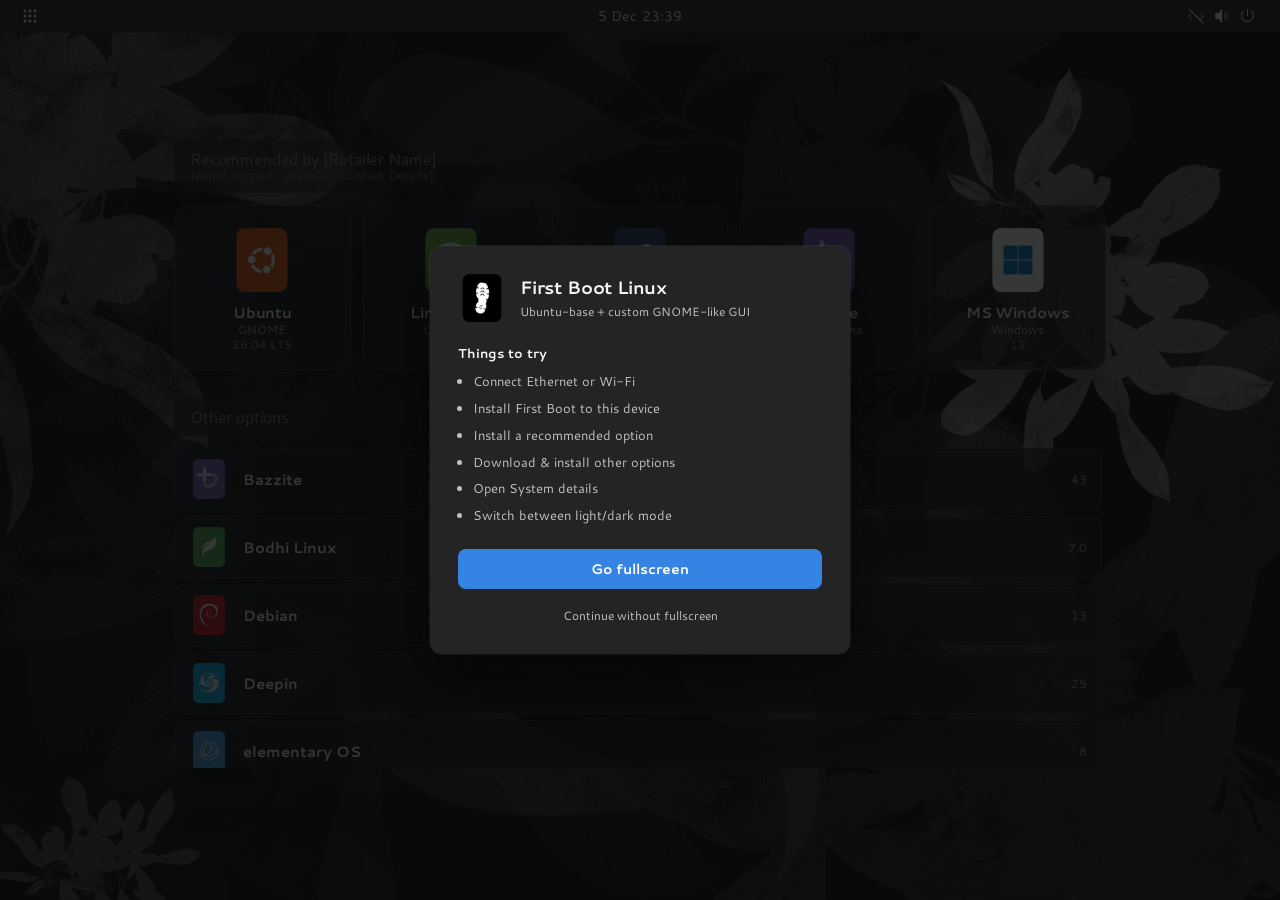
==== docs/index.html @ 40324d61 "Ship seed 0.6.6: shop install, kiosk terminal, and UUID boot. Add USB-to-disk install in the chooser" ====
<!DOCTYPE html>
<html lang="en" data-theme="dark">
<head>
  <meta charset="UTF-8" />
  <meta name="viewport" content="width=device-width, initial-scale=1.0" />
  <title>First Boot Linux</title>
  <link rel="icon" type="image/png" sizes="512x512" href="Logo/First%20Boot%20Linux.png" />
  <link rel="apple-touch-icon" href="Logo/First%20Boot%20Linux.png" />
  <link rel="stylesheet" href="styles.css" />
  <link rel="preconnect" href="https://fonts.googleapis.com" />
  <link rel="preconnect" href="https://fonts.gstatic.com" crossorigin />
  <link href="https://fonts.googleapis.com/css2?family=Cantarell:wght@300;400;500;700&display=swap" rel="stylesheet" />
</head>
<body>
  <div class="start-overlay" id="start-overlay" role="dialog" aria-modal="true" aria-labelledby="start-overlay-title">
    <div class="start-overlay-card">
      <div class="start-overlay-brand">
        <img src="Logo/First%20Boot%20Linux.png" alt="" class="start-overlay-logo" draggable="false" />
        <div>
          <h1 class="start-overlay-heading" id="start-overlay-title">First Boot Linux</h1>
          <p class="start-overlay-sub">Ubuntu-base + custom GNOME-like GUI</p>
        </div>
      </div>

      <h2 class="start-overlay-section">Things to try</h2>
      <ul class="start-overlay-list">
        <li>Connect Ethernet or Wi-Fi</li>
        <li>Install First Boot to this device</li>
        <li>Install a recommended option</li>
        <li>Download &amp; install other options</li>
        <li>Open System details</li>
        <li>Switch between light/dark mode</li>
      </ul>

      <button type="button" class="start-overlay-btn" id="start-fullscreen-btn">
        Go fullscreen
      </button>
      <button type="button" class="start-overlay-skip" id="start-skip-btn">
        Continue without fullscreen
      </button>
    </div>
  </div>

  <header class="top-bar" role="banner">
    <div class="top-bar-left">
      <button
        type="button"
        class="app-menu-btn"
        id="app-menu-btn"
        title="Applications"
        aria-label="Applications"
        aria-expanded="false"
        aria-haspopup="true"
        aria-controls="app-menu"
      >
        <img class="sym" src="assets/status/view-app-grid-symbolic.svg" alt="" draggable="false" />
      </button>
    </div>

    <div class="clock-display" id="clock-btn" aria-label="Date and time">
      <span id="clock-text">—</span>
    </div>

    <div class="status-area">
      <button
        type="button"
        class="system-menu-btn"
        id="system-menu-btn"
        aria-expanded="false"
        aria-controls="quick-settings"
        title="System menu"
      >
        <span class="status-icons" aria-hidden="true">
          <img class="status-icon sym" id="net-status-icon" src="assets/status/network-offline-symbolic.svg" alt="" draggable="false" />
          <img class="status-icon sym" id="vol-status-icon" src="assets/status/audio-volume-medium-symbolic.svg" alt="" draggable="false" />
          <img class="status-icon sym" src="assets/status/system-shutdown-symbolic.svg" alt="" draggable="false" />
        </span>
      </button>
    </div>
  </header>

  <div class="quick-settings" id="quick-settings" role="dialog" aria-label="Quick Settings" hidden>
    <div class="qs-toolbar">
      <div class="qs-toolbar-group">
        <button type="button" class="qs-round-btn" id="power-menu-btn" title="Power Off" aria-label="Power menu" aria-haspopup="true">
          <img class="sym" src="assets/status/system-shutdown-symbolic.svg" alt="" draggable="false" />
        </button>
      </div>
    </div>

    <div class="qs-toggles">
      <button type="button" class="qs-toggle has-menu" id="network-toggle" data-toggle="network" aria-pressed="false">
        <span class="qs-toggle-main">
          <img class="sym" id="qs-net-icon" src="assets/status/network-wired-symbolic.svg" alt="" draggable="false" />
          <span class="qs-toggle-text">
            <span class="qs-toggle-label" id="qs-net-label">Network</span>
            <span class="qs-toggle-sub" id="qs-net-sub">Off</span>
          </span>
        </span>
        <img class="sym sym-sm qs-toggle-chevron" src="assets/status/go-next-symbolic.svg" alt="" draggable="false" />
      </button>

      <button type="button" class="qs-toggle active" id="dark-mode-toggle" data-toggle="dark" aria-pressed="true">
        <span class="qs-toggle-main">
          <img class="sym" src="assets/status/dark-mode-symbolic.svg" alt="" draggable="false" />
          <span class="qs-toggle-text">
            <span class="qs-toggle-label">Dark Style</span>
          </span>
        </span>
      </button>
    </div>

    <div class="qs-slider-row">
      <button type="button" class="qs-slider-icon" id="qs-volume-mute" title="Mute" aria-label="Mute" aria-pressed="false">
        <img class="sym" id="qs-volume-icon" src="assets/status/audio-volume-medium-symbolic.svg" alt="" draggable="false" />
      </button>
      <input
        type="range"
        class="qs-slider"
        id="qs-volume"
        min="0"
        max="100"
        value="70"
        aria-label="Volume"
      />
    </div>
    <div class="qs-slider-row">
      <button type="button" class="qs-slider-icon" id="qs-brightness-icon" title="Brightness" aria-label="Brightness">
        <img class="sym" id="qs-brightness-img" src="assets/status/display-brightness-symbolic.svg" alt="" draggable="false" />
      </button>
      <input
        type="range"
        class="qs-slider"
        id="qs-brightness"
        min="0"
        max="100"
        value="100"
        aria-label="Brightness"
      />
    </div>
  </div>

  <div class="network-menu" id="network-menu" role="dialog" aria-label="Network" hidden>
    <div class="menu-header">
      <button type="button" class="menu-back" id="network-back" aria-label="Back">
        <img class="sym" src="assets/status/go-next-symbolic.svg" alt="" draggable="false" style="transform: scaleX(-1)" />
      </button>
      <span>Network</span>
    </div>

    <div class="net-block">
      <div class="net-row">
        <div class="net-row-text">
          <div class="net-name">Ethernet</div>
          <div class="net-detail" id="ethernet-detail">Cable unplugged</div>
        </div>
        <button type="button" class="btn-pill" id="ethernet-toggle">Connect</button>
      </div>
    </div>

    <div class="net-block">
      <div class="net-section-label">Wi‑Fi</div>
      <ul class="wifi-list" id="wifi-list"></ul>
    </div>
  </div>

  <div class="app-menu" id="app-menu" role="menu" aria-label="Applications" hidden>
    <button type="button" class="app-menu-item" id="app-menu-install-device" role="menuitem">
      <img class="sym app-menu-item-icon" src="assets/status/folder-download-symbolic.svg" alt="" draggable="false" />
      <span class="app-menu-item-text">
        <span class="app-menu-item-label">Install to this device</span>
        <span class="app-menu-item-sub">First Boot Linux</span>
      </span>
    </button>
    <div class="app-menu-sep" role="separator"></div>
    <button type="button" class="app-menu-item" id="app-menu-epiphany" role="menuitem">
      <img class="app-menu-item-icon" src="assets/apps/epiphany.png" alt="" draggable="false" />
      <span>Web browser</span>
    </button>
    <button type="button" class="app-menu-item" id="app-menu-sysinfo" role="menuitem">
      <img class="sym app-menu-item-icon" src="assets/status/cog-wheel-symbolic.svg" alt="" draggable="false" />
      <span>System details</span>
    </button>
    <button type="button" class="app-menu-item" id="app-menu-terminal" role="menuitem">
      <img class="app-menu-item-icon" src="assets/apps/org.gnome.Terminal.png" alt="" draggable="false" />
      <span>Terminal</span>
    </button>
  </div>

  <div class="power-menu" id="power-menu" role="menu" aria-label="Power Off" hidden>
    <div class="power-menu-header" role="presentation">
      <img class="sym" src="assets/status/system-shutdown-symbolic.svg" alt="" draggable="false" />
      <span>Power Off</span>
    </div>
    <button type="button" class="power-menu-item" data-power="restart" role="menuitem">Restart…</button>
    <button type="button" class="power-menu-item" data-power="shutdown" role="menuitem">Power Off…</button>
  </div>

  <div class="backdrop" id="backdrop" hidden></div>

  <div class="term-window" id="term-window" role="dialog" aria-label="Terminal" hidden>
    <header class="term-headerbar" id="term-headerbar">
      <div class="term-title-wrap">
        <img src="assets/apps/org.gnome.Terminal.png" alt="" draggable="false" />
        <span class="term-title" id="term-title">user@firstboot: ~</span>
      </div>
      <div class="term-window-controls">
        <button type="button" class="term-wc term-max" id="term-max" title="Maximize" aria-label="Maximize"></button>
        <button type="button" class="term-wc term-close" id="term-close" title="Close" aria-label="Close">
          <img class="sym" src="assets/status/window-close-symbolic.svg" alt="" draggable="false" />
        </button>
      </div>
    </header>
    <div class="term-body" id="term-body" tabindex="0" role="log" aria-live="polite" aria-relevant="additions">
      <div class="term-scroll" id="term-scroll"></div>
      <div class="term-input-line" id="term-input-line">
        <span class="term-prompt-user">user@firstboot</span><span class="term-prompt-colon">:</span><span class="term-prompt-path" id="term-cwd">~</span><span class="term-prompt-dollar">$</span>
        <span class="term-typed" id="term-typed"></span><span class="term-cursor" aria-hidden="true">▋</span>
      </div>
    </div>
  </div>

  <div class="app-window epi-window" id="epi-window" role="dialog" aria-label="Web browser" hidden>
    <header class="term-headerbar" id="epi-headerbar">
      <div class="term-title-wrap">
        <img src="assets/apps/epiphany.png" alt="" draggable="false" />
        <span class="term-title" id="epi-title">First Boot Linux</span>
      </div>
      <div class="term-window-controls">
        <button type="button" class="term-wc term-max" id="epi-max" title="Maximize" aria-label="Maximize"></button>
        <button type="button" class="term-wc term-close" id="epi-close" title="Close" aria-label="Close">
          <img class="sym" src="assets/status/window-close-symbolic.svg" alt="" draggable="false" />
        </button>
      </div>
    </header>
    <div class="epi-toolbar">
      <input class="epi-url" id="epi-url" type="text" value="https://firstboot.local/" readonly tabindex="-1" aria-label="Address" />
    </div>
    <div class="epi-page" id="epi-page"></div>
  </div>

  <div class="app-window info-window" id="info-window" role="dialog" aria-label="System details" hidden>
    <header class="term-headerbar" id="info-headerbar">
      <div class="term-title-wrap">
        <img class="sym" src="assets/status/cog-wheel-symbolic.svg" alt="" draggable="false" />
        <span class="term-title">System details</span>
      </div>
      <div class="term-window-controls">
        <button type="button" class="term-wc term-max" id="info-max" title="Maximize" aria-label="Maximize"></button>
        <button type="button" class="term-wc term-close" id="info-close" title="Close" aria-label="Close">
          <img class="sym" src="assets/status/window-close-symbolic.svg" alt="" draggable="false" />
        </button>
      </div>
    </header>
    <div class="info-body">
      <div class="info-cols">
        <section>
          <h2>Hardware Information</h2>
          <div class="info-fields" id="info-hw"></div>
        </section>
        <section>
          <h2>Software Information</h2>
          <div class="info-sw-brand">
            <img
              class="logo-dark"
              src="Logo/First%20Boot%20Linux%20-%20dark%20mode.png"
              alt=""
              draggable="false"
            />
            <img
              class="logo-light"
              src="Logo/First%20Boot%20Linux-%20light%20mode.png"
              alt=""
              draggable="false"
            />
          </div>
          <div class="info-fields" id="info-sw"></div>
          <div class="info-field">
            <div class="info-field-label">Configured by</div>
            <div class="info-field-value">[Retailer Name]<br>[Retailer Contact Details]</div>
          </div>
        </section>
      </div>
    </div>
  </div>

  <main class="main" id="main">
    <section class="screen" id="screen-chooser" aria-labelledby="chooser-title">
      <div class="chooser-heading">
        <h2 id="chooser-title">Recommended by [Retailer Name]</h2>
        <p>Install support: [Retailer Contact Details]</p>
      </div>
      <div class="distro-grid" id="recommended-grid" role="list"></div>

      <section class="catalog" id="catalog" aria-labelledby="catalog-title">
        <div class="chooser-heading">
          <h2 id="catalog-title">Other options</h2>
        </div>
        <div class="catalog-scroll" id="catalog-scroll">
          <div class="catalog-list" id="catalog-list" role="list"></div>
        </div>
      </section>
    </section>

    <section class="screen screen-detail" id="screen-detail" hidden aria-labelledby="detail-title">
      <div class="detail-popover" role="dialog" aria-modal="true" aria-labelledby="detail-title">
        <button type="button" class="back-link" id="detail-back">
          <svg viewBox="0 0 24 24" fill="none" stroke="currentColor" stroke-width="2" aria-hidden="true">
            <polyline points="15 18 9 12 15 6" />
          </svg>
          Back
        </button>

        <div class="detail-card">
          <div class="detail-hero">
            <img class="distro-logo large" id="detail-logo" src="" alt="" />
            <div>
              <h1 id="detail-title">Distro</h1>
              <p class="detail-desktop" id="detail-desktop" hidden></p>
              <p class="detail-version" id="detail-version"></p>
              <p class="detail-tagline" id="detail-tagline"></p>
            </div>
          </div>

          <p class="detail-desc" id="detail-desc"></p>

          <div class="de-options" id="de-options" hidden>
            <div class="de-options-label">Desktop environment</div>
            <div class="de-options-list" id="de-options-list" role="list" aria-label="Desktop environments"></div>
          </div>

          <div class="detail-warn" id="detail-warn" hidden>
            <span id="detail-warn-text"></span>
          </div>

          <div class="detail-actions" id="detail-actions">
            <button type="button" class="btn btn-primary" id="install-btn">Install</button>
            <div
              class="detail-progress"
              id="detail-progress"
              hidden
              role="progressbar"
              aria-valuemin="0"
              aria-valuemax="100"
              aria-valuenow="0"
              aria-label="Download progress"
            >
              <div class="detail-progress-fill" id="detail-progress-fill"></div>
            </div>
          </div>
        </div>
      </div>
    </section>

    <section class="screen screen-install" id="screen-install" hidden aria-labelledby="install-title">
      <div class="install-panel" role="dialog" aria-modal="true" aria-labelledby="install-title">
        <img class="distro-logo large" id="install-logo" src="" alt="" />
        <h1 id="install-title">Installing…</h1>
        <p class="install-sub" id="install-subtitle"></p>

        <div class="progress-wrap" role="progressbar" aria-valuemin="0" aria-valuemax="100" aria-valuenow="0" id="progress-bar">
          <div class="progress-track">
            <div class="progress-fill" id="progress-fill"></div>
          </div>
          <div class="progress-meta">
            <span id="progress-label">0%</span>
            <span id="progress-step"></span>
          </div>
        </div>
      </div>
    </section>

    <section class="screen screen-done" id="screen-done" hidden aria-labelledby="done-title">
      <div class="done-panel" role="dialog" aria-modal="true" aria-labelledby="done-title">
        <div class="done-check" aria-hidden="true">
          <svg viewBox="0 0 24 24" fill="none" stroke="currentColor" stroke-width="2.5">
            <polyline points="20 6 9 17 4 12" />
          </svg>
        </div>
        <h1 id="done-title">You're all set</h1>
        <p class="done-msg" id="done-message"></p>
        <button type="button" class="btn btn-primary" id="reboot-btn">Restart now</button>
      </div>
    </section>
  </main>

  <div class="modal" id="power-modal" role="alertdialog" aria-modal="true" aria-labelledby="power-modal-title" hidden>
    <div class="modal-card">
      <h2 id="power-modal-title">Power Off?</h2>
      <p id="power-modal-body"></p>
      <div class="modal-actions">
        <button type="button" class="btn btn-ghost" id="power-modal-cancel">Cancel</button>
        <button type="button" class="btn btn-danger" id="power-modal-confirm">Confirm</button>
      </div>
    </div>
  </div>

  <div class="toast" id="toast" role="status" aria-live="polite" hidden></div>

  <script src="app.js"></script>
</body>
</html>
---- docs/styles.css ----
:root,
html[data-theme="dark"] {
  --panel-height: 32px;
  --panel-bg: #1c1c1c;
  --panel-fg: #f6f5f4;
  --panel-sym-filter: brightness(0) invert(1);

  --accent: #3584e4;
  --accent-hover: #62a0ea;

  --surface: rgba(36, 36, 36, 0.94);
  --surface-solid: #242424;
  --surface-fg: #f6f5f4;
  --surface-fg-dim: rgba(246, 245, 244, 0.75);
  --surface-muted: rgba(255, 255, 255, 0.1);
  --surface-muted-hover: rgba(255, 255, 255, 0.14);
  --border: rgba(255, 255, 255, 0.08);
  --border-strong: rgba(255, 255, 255, 0.12);
  --shadow: 0 8px 32px rgba(0, 0, 0, 0.45);

  --bg: #0e1014;
  --bg-card: #1a1d24;
  --bg-card-hover: #22262f;
  --card-glass: rgba(18, 20, 26, 0.72);
  --card-glass-hover: rgba(28, 32, 40, 0.86);
  --card-glass-border: rgba(255, 255, 255, 0.1);
  --card-glass-border-hover: rgba(255, 255, 255, 0.16);
  --text: #eef1f6;
  --text-muted: #9aa3b2;
  --danger: #e01b24;
  --bg-glow: rgba(53, 132, 228, 0.16);
  --wallpaper: url("assets/Wallpaper/annie-spratt-nJGaLopCqJk-unsplash.jpg");

  --term-win-bg: #242424;
  --term-win-border: #3d3d3d;
  --term-win-shadow: 0 18px 50px rgba(0, 0, 0, 0.5);
  --term-header-bg: #303030;
  --term-header-border: #3d3d3d;
  --term-title-fg: #f6f5f4;
  --term-body-bg: #1e1e1e;
  --term-body-fg: #e8e6e3;
  --term-out: #c0bfbc;
  --term-err: #f66151;
  --term-cmd: #99c1f1;
  --term-prompt-user: #57e389;
  --term-prompt-path: #62a0ea;
  --term-cursor: #3584e4;
  --term-wc-hover: rgba(255, 255, 255, 0.1);
  --term-wc-sym-filter: brightness(0) invert(1);
  --term-max-border: rgba(246, 245, 244, 0.85);
  --term-scrollbar: rgba(255, 255, 255, 0.18);
  --term-scrollbar-thumb: rgba(255, 255, 255, 0.16);
  --term-scrollbar-thumb-hover: rgba(255, 255, 255, 0.28);

  --font: "Cantarell", "Inter", "Segoe UI", system-ui, sans-serif;
  --transition-fast: 120ms ease;
  --ease: cubic-bezier(0.22, 1, 0.36, 1);

  --start-overlay-card-bg: #242424;
  --start-overlay-fg: #f6f5f4;
  --start-overlay-fg-dim: rgba(246, 245, 244, 0.75);

  --cursor-default: url("assets/cursors/default.png") 4 2, default;
  --cursor-pointer: url("assets/cursors/pointer.png") 10 2, pointer;
  --cursor-text: url("assets/cursors/text.png") 12 12, text;
  --cursor-wait: url("assets/cursors/wait.png") 12 12, wait;
  --cursor-progress: url("assets/cursors/progress.png") 4 2, progress;
  --cursor-move: url("assets/cursors/move.png") 12 12, move;
  --cursor-grab: url("assets/cursors/grab.png") 14 7, grab;
  --cursor-grabbing: url("assets/cursors/grabbing.png") 12 6, grabbing;
  --cursor-ns-resize: url("assets/cursors/ns-resize.png") 12 12, ns-resize;
  --cursor-ew-resize: url("assets/cursors/ew-resize.png") 12 12, ew-resize;
  --cursor-nwse-resize: url("assets/cursors/nwse-resize.png") 12 12, nwse-resize;
  --cursor-nesw-resize: url("assets/cursors/nesw-resize.png") 12 12, nesw-resize;
  --cursor-n-resize: url("assets/cursors/n-resize.png") 12 2, n-resize;
  --cursor-s-resize: url("assets/cursors/s-resize.png") 12 22, s-resize;
  --cursor-e-resize: url("assets/cursors/e-resize.png") 22 12, e-resize;
  --cursor-w-resize: url("assets/cursors/w-resize.png") 2 12, w-resize;
  --cursor-col-resize: url("assets/cursors/col-resize.png") 12 12, col-resize;
  --cursor-row-resize: url("assets/cursors/row-resize.png") 12 12, row-resize;
  --cursor-not-allowed: url("assets/cursors/not-allowed.png") 12 12, not-allowed;
  --cursor-help: url("assets/cursors/help.png") 4 8, help;
  --cursor-crosshair: url("assets/cursors/crosshair.png") 12 12, crosshair;
  --cursor-copy: url("assets/cursors/copy.png") 4 2, copy;
  --cursor-alias: url("assets/cursors/alias.png") 9 6, alias;
  --cursor-context-menu: url("assets/cursors/context-menu.png") 5 2, context-menu;
  --cursor-zoom-in: url("assets/cursors/zoom-in.png") 10 10, zoom-in;
  --cursor-zoom-out: url("assets/cursors/zoom-out.png") 10 10, zoom-out;
  --cursor-no-drop: url("assets/cursors/no-drop.png") 9 6, no-drop;
}

html[data-theme="light"] {
  --surface: rgba(255, 255, 255, 0.96);
  --surface-solid: #ffffff;
  --surface-fg: #1c1c1c;
  --surface-fg-dim: rgba(28, 28, 28, 0.7);
  --surface-muted: rgba(0, 0, 0, 0.06);
  --surface-muted-hover: rgba(0, 0, 0, 0.1);
  --border: rgba(0, 0, 0, 0.08);
  --border-strong: rgba(0, 0, 0, 0.14);
  --shadow: 0 8px 32px rgba(0, 0, 0, 0.18);

  --bg: #f0f2f5;
  --bg-card: #ffffff;
  --bg-card-hover: #f6f7f9;
  --card-glass: rgba(255, 255, 255, 0.78);
  --card-glass-hover: rgba(255, 255, 255, 0.92);
  --card-glass-border: rgba(0, 0, 0, 0.08);
  --card-glass-border-hover: rgba(0, 0, 0, 0.14);
  --text: #1c1c1c;
  --text-muted: #5e6772;
  --bg-glow: rgba(53, 132, 228, 0.1);
  --wallpaper: url("assets/Wallpaper/ands-mahardika--MRPyzpWsh0-unsplash.jpg");

  --term-header-bg: #ebebeb;
  --term-title-fg: #1c1c1c;
  --term-wc-hover: rgba(0, 0, 0, 0.08);
  --term-wc-sym-filter: none;
  --term-max-border: rgba(28, 28, 28, 0.75);
}

html[data-theme="light"] .quick-settings .sym,
html[data-theme="light"] .network-menu .sym,
html[data-theme="light"] .power-menu .sym,
html[data-theme="light"] .app-menu .sym {
  filter: none;
  opacity: 0.85;
}

html[data-theme="light"] .qs-toggle.active .sym {
  filter: brightness(0) invert(1) !important;
  opacity: 1;
}

*,
*::before,
*::after {
  box-sizing: border-box;
}

html {
  margin: 0;
  min-height: 100%;
  background-color: var(--bg);
  cursor: var(--cursor-default);
}

body {
  margin: 0;
  min-height: 100vh;
  min-height: 100dvh;
  font-family: var(--font);
  color: var(--text);
  background: transparent;
  -webkit-font-smoothing: antialiased;
  transition: color 0.2s ease;
  cursor: var(--cursor-default);
}

body,
body * {
  cursor: var(--cursor-default) !important;
}

body::before {
  content: "";
  position: fixed;
  inset: 0;
  z-index: -1;
  pointer-events: none;
  background-color: var(--bg);
  background-image: var(--wallpaper);
  background-size: cover;
  background-position: center;
  background-repeat: no-repeat;
}

button,
input {
  font: inherit;
  color: inherit;
  border: none;
  background: none;
  cursor: var(--cursor-default);
}

/* Mouse focus must not leave a UA ring after hover moves on. */
button:focus:not(:focus-visible) {
  outline: none;
}

button:disabled {
  cursor: var(--cursor-default);
  opacity: 0.5;
}

.start-overlay {
  position: fixed;
  inset: 0;
  z-index: 1000;
  display: flex;
  align-items: center;
  justify-content: center;
  padding: 24px;
  background: rgba(10, 11, 12, 0.82);
}

.start-overlay[hidden] {
  display: none !important;
}

.start-overlay-card {
  width: min(420px, 100%);
  max-height: min(90vh, 640px);
  overflow: auto;
  padding: 28px 28px 22px;
  border-radius: 12px;
  background: var(--start-overlay-card-bg);
  color: var(--start-overlay-fg);
  box-shadow:
    0 24px 64px rgba(0, 0, 0, 0.55),
    0 0 0 1px rgba(255, 255, 255, 0.08);
}

.start-overlay-brand {
  display: flex;
  align-items: center;
  gap: 14px;
  margin-bottom: 22px;
}

.start-overlay-logo {
  width: 48px;
  height: 48px;
  flex-shrink: 0;
  object-fit: contain;
  pointer-events: none;
}

.start-overlay-heading {
  margin: 0;
  font-size: 18px;
  font-weight: 700;
  letter-spacing: -0.01em;
  line-height: 1.25;
}

.start-overlay-sub {
  margin: 4px 0 0;
  font-size: 12px;
  color: var(--start-overlay-fg-dim);
}

.start-overlay-section {
  margin: 0 0 10px;
  font-size: 13px;
  font-weight: 700;
  color: var(--start-overlay-fg);
}

.start-overlay-list {
  margin: 0 0 24px;
  padding: 0 0 0 1.15em;
  font-size: 13px;
  line-height: 1.45;
  color: var(--start-overlay-fg-dim);
}

.start-overlay-list li {
  margin: 0 0 8px;
}

.start-overlay-list li:last-child {
  margin-bottom: 0;
}

.start-overlay-btn {
  display: flex;
  align-items: center;
  justify-content: center;
  width: 100%;
  height: 40px;
  border: none;
  border-radius: 8px;
  background: var(--accent);
  color: #fff;
  font: inherit;
  font-size: 14px;
  font-weight: 700;
  cursor: var(--cursor-default);
  transition: background var(--transition-fast);
}

.start-overlay-btn:hover {
  background: var(--accent-hover);
}

.start-overlay-btn:focus-visible {
  outline: 2px solid var(--accent);
  outline-offset: 2px;
}

.start-overlay-skip {
  display: block;
  width: 100%;
  margin-top: 10px;
  padding: 8px;
  border: none;
  background: transparent;
  color: var(--start-overlay-fg-dim);
  font: inherit;
  font-size: 12px;
  text-align: center;
  cursor: var(--cursor-default);
  border-radius: 4px;
}

.start-overlay-skip:hover {
  color: var(--start-overlay-fg);
  background: rgba(255, 255, 255, 0.06);
}

/* ========== GNOME top bar ========== */

.top-bar {
  position: sticky;
  top: 0;
  z-index: 100;
  height: var(--panel-height);
  display: grid;
  grid-template-columns: 1fr auto 1fr;
  align-items: center;
  padding: 0 8px;
  background: var(--panel-bg);
  color: var(--panel-fg);
  font-size: 14px;
  font-weight: 500;
  letter-spacing: 0.01em;
  box-shadow: 0 1px 0 rgba(0, 0, 0, 0.25);
}

.top-bar-left {
  justify-self: start;
  display: flex;
  align-items: center;
  height: 100%;
  padding-left: 4px;
}

.app-menu-btn {
  display: inline-flex;
  align-items: center;
  justify-content: center;
  height: 24px;
  padding: 0 10px;
  border-radius: 999px;
  color: var(--panel-fg);
  transition: background-color var(--transition-fast);
}

.app-menu-btn:hover,
.app-menu-btn[aria-expanded="true"] {
  background-color: rgba(255, 255, 255, 0.12);
}

.clock-display {
  justify-self: center;
  height: 24px;
  padding: 0 12px;
  display: flex;
  align-items: center;
  font-variant-numeric: tabular-nums;
  pointer-events: none;
  user-select: none;
}

.status-area {
  justify-self: end;
  display: flex;
  align-items: center;
  height: 100%;
  padding-right: 6px;
}

.system-menu-btn {
  display: flex;
  align-items: center;
  height: 24px;
  padding: 0 10px;
  border-radius: 999px;
  transition: background-color var(--transition-fast);
}

.system-menu-btn:hover,
.system-menu-btn[aria-expanded="true"] {
  background-color: rgba(255, 255, 255, 0.12);
}

.status-icons {
  display: flex;
  align-items: center;
  gap: 10px;
}

.status-icon,
.sym {
  display: block;
  width: 16px;
  height: 16px;
  flex-shrink: 0;
  filter: var(--panel-sym-filter);
  opacity: 0.95;
}

.sym-sm {
  width: 12px;
  height: 12px;
}

/* ========== Quick Settings ========== */

.quick-settings,
.network-menu,
.power-menu,
.app-menu {
  position: fixed;
  top: calc(var(--panel-height) + 8px);
  right: 10px;
  z-index: 200;
  background: var(--surface);
  color: var(--surface-fg);
  backdrop-filter: blur(40px) saturate(1.2);
  -webkit-backdrop-filter: blur(40px) saturate(1.2);
  border: 1px solid var(--border-strong);
  border-radius: 24px;
  box-shadow: var(--shadow);
  animation: pop-in 140ms ease;
}

.quick-settings {
  width: 340px;
  padding: 16px;
  display: flex;
  flex-direction: column;
  gap: 14px;
}

.quick-settings .sym,
.network-menu .sym,
.power-menu .sym,
.app-menu .sym {
  filter: brightness(0) invert(1);
  opacity: 0.9;
}

.quick-settings[hidden],
.network-menu[hidden],
.power-menu[hidden],
.app-menu[hidden],
.app-window[hidden],
.backdrop[hidden],
.modal[hidden],
.toast[hidden],
.screen[hidden] {
  display: none !important;
}

@keyframes pop-in {
  from {
    opacity: 0;
  }
  to {
    opacity: 1;
  }
}

.qs-toolbar {
  display: flex;
  align-items: center;
  justify-content: flex-end;
}

.qs-toolbar-group {
  display: flex;
  gap: 10px;
}

.qs-round-btn {
  width: 40px;
  height: 40px;
  border-radius: 50%;
  display: grid;
  place-items: center;
  background-color: var(--surface-muted);
  transition: background-color var(--transition-fast);
}

.qs-round-btn:hover:not(:disabled) {
  background-color: var(--surface-muted-hover);
}

.qs-round-btn .sym {
  width: 18px;
  height: 18px;
}

.qs-toggles {
  display: grid;
  grid-template-columns: 1fr 1fr;
  gap: 10px;
}

.qs-toggle {
  display: flex;
  align-items: center;
  justify-content: space-between;
  gap: 6px;
  min-height: 48px;
  padding: 10px 12px;
  border-radius: 999px;
  background-color: var(--surface-muted);
  color: var(--surface-fg);
  text-align: left;
  transition: background-color var(--transition-fast);
}

.qs-toggle:hover {
  background-color: var(--surface-muted-hover);
}

.qs-toggle.active {
  background-color: var(--accent);
  color: #fff;
}

.qs-toggle.active .sym {
  filter: brightness(0) invert(1) !important;
  opacity: 1;
}

.qs-toggle-main {
  display: flex;
  align-items: center;
  gap: 8px;
  min-width: 0;
}

.qs-toggle-text {
  display: flex;
  flex-direction: column;
  min-width: 0;
  line-height: 1.15;
}

.qs-toggle-label {
  font-size: 13px;
  font-weight: 600;
  white-space: nowrap;
  overflow: hidden;
  text-overflow: ellipsis;
}

.qs-toggle-sub {
  font-size: 11px;
  font-weight: 500;
  opacity: 0.9;
  margin-top: 1px;
}

.qs-slider-row {
  display: flex;
  align-items: center;
  gap: 8px;
  padding: 2px 4px 2px 0;
}

.qs-slider-icon {
  width: 36px;
  height: 36px;
  flex-shrink: 0;
  border-radius: 50%;
  display: grid;
  place-items: center;
  transition: background-color var(--transition-fast);
}

.qs-slider-icon:hover {
  background-color: var(--surface-muted);
}

.qs-slider-icon .sym {
  width: 16px;
  height: 16px;
}

.qs-slider {
  flex: 1;
  min-width: 0;
  height: 18px;
  margin: 0;
  padding: 0;
  -webkit-appearance: none;
  appearance: none;
  background: transparent;
}

.qs-slider:focus-visible {
  outline: 2px solid var(--accent);
  outline-offset: 3px;
  border-radius: 999px;
}

.qs-slider::-webkit-slider-runnable-track {
  height: 4px;
  border-radius: 999px;
  background: linear-gradient(
    to right,
    var(--accent) var(--qs-vol, 70%),
    var(--surface-muted) var(--qs-vol, 70%)
  );
}

.qs-slider::-webkit-slider-thumb {
  -webkit-appearance: none;
  appearance: none;
  width: 16px;
  height: 16px;
  margin-top: -6px;
  border-radius: 50%;
  background: #f6f5f4;
  box-shadow: 0 1px 3px rgba(0, 0, 0, 0.4);
}

.qs-slider::-moz-range-track {
  height: 4px;
  border-radius: 999px;
  background: var(--surface-muted);
}

.qs-slider::-moz-range-progress {
  height: 4px;
  border-radius: 999px;
  background: var(--accent);
}

.qs-slider::-moz-range-thumb {
  width: 16px;
  height: 16px;
  border: none;
  border-radius: 50%;
  background: #f6f5f4;
  box-shadow: 0 1px 3px rgba(0, 0, 0, 0.4);
}

html[data-theme="light"] .qs-slider::-webkit-slider-thumb,
html[data-theme="light"] .qs-slider::-moz-range-thumb {
  background: #fff;
  box-shadow: 0 1px 3px rgba(0, 0, 0, 0.28);
}

/* Network menu */
.network-menu {
  width: 340px;
  padding: 12px;
}

.menu-header {
  display: flex;
  align-items: center;
  gap: 8px;
  font-weight: 600;
  font-size: 14px;
  margin-bottom: 12px;
  padding: 4px 4px 10px;
  border-bottom: 1px solid var(--border);
}

.menu-back {
  width: 32px;
  height: 32px;
  border-radius: 50%;
  display: grid;
  place-items: center;
  background-color: var(--surface-muted);
  transition: background-color var(--transition-fast);
}

.menu-back:hover {
  background-color: var(--surface-muted-hover);
}

.net-block {
  margin-bottom: 10px;
}

.net-section-label {
  font-size: 11px;
  font-weight: 600;
  text-transform: uppercase;
  letter-spacing: 0.05em;
  color: var(--surface-fg-dim);
  margin: 8px 4px 6px;
}

.net-row {
  display: flex;
  align-items: center;
  justify-content: space-between;
  gap: 10px;
  padding: 10px 12px;
  border-radius: 14px;
  background: var(--surface-muted);
}

.net-name {
  font-size: 13px;
  font-weight: 600;
}

.net-detail {
  font-size: 12px;
  color: var(--surface-fg-dim);
  margin-top: 2px;
}

.btn-pill {
  padding: 6px 12px;
  border-radius: 999px;
  font-size: 12px;
  font-weight: 600;
  background-color: var(--surface-muted);
  transition: background-color var(--transition-fast);
}

.btn-pill:hover {
  background-color: var(--surface-muted-hover);
}

.wifi-list {
  list-style: none;
  margin: 0;
  padding: 0;
  max-height: 220px;
  overflow-y: auto;
}

.wifi-item {
  display: flex;
  align-items: center;
  justify-content: space-between;
  width: 100%;
  padding: 10px 12px;
  border-radius: 12px;
  font-size: 13px;
  text-align: left;
}

.wifi-item:hover {
  background-color: var(--surface-muted);
}

.wifi-item.active {
  background: rgba(53, 132, 228, 0.25);
  color: #fff;
}

.wifi-item-left {
  display: flex;
  align-items: center;
  gap: 10px;
}

.wifi-item .sym {
  width: 16px;
  height: 16px;
}

/* Applications menu */
.app-menu {
  right: auto;
  left: 10px;
  width: 240px;
  padding: 8px;
  border-radius: 18px;
}

.app-menu-item {
  display: flex;
  align-items: center;
  gap: 10px;
  width: 100%;
  text-align: left;
  padding: 10px 12px;
  border-radius: 12px;
  font-size: 14px;
  font-weight: 500;
}

.app-menu-item:hover {
  background-color: var(--surface-muted);
}

.app-menu-sep {
  height: 1px;
  margin: 6px 8px;
  background: var(--border-strong);
}

.app-menu-item-icon {
  width: 24px;
  height: 24px;
  object-fit: contain;
  border-radius: 5px;
  flex-shrink: 0;
}

.app-menu-item-text {
  display: flex;
  flex-direction: column;
  gap: 1px;
  min-width: 0;
}

.app-menu-item-label {
  line-height: 1.25;
}

.app-menu-item-sub {
  font-size: 11px;
  font-weight: 400;
  line-height: 1.2;
  color: rgba(246, 245, 244, 0.42);
}

html[data-theme="light"] .app-menu-item-sub {
  color: rgba(28, 28, 28, 0.4);
}

/* Power menu */
.power-menu {
  width: 220px;
  padding: 8px;
  border-radius: 18px;
}

.power-menu-header {
  display: flex;
  align-items: center;
  gap: 10px;
  padding: 10px 12px 8px;
  font-weight: 600;
  font-size: 13px;
  color: var(--surface-fg-dim);
}

.power-menu-item {
  display: block;
  width: 100%;
  text-align: left;
  padding: 10px 12px;
  border-radius: 12px;
  font-size: 14px;
  font-weight: 500;
}

.power-menu-item:hover {
  background-color: var(--surface-muted);
}

.backdrop {
  position: fixed;
  inset: 0;
  z-index: 150;
  background: transparent;
}

/* ========== Main chooser ========== */

.main {
  box-sizing: border-box;
  width: 100%;
  max-width: 980px;
  min-height: calc(100vh - var(--panel-height));
  min-height: calc(100dvh - var(--panel-height));
  margin: 0 auto;
  padding: 48px 24px 72px;
  display: flex;
  flex-direction: column;
  justify-content: center;
  align-items: stretch;
}

.main h1 {
  margin: 0 0 32px;
  text-align: center;
  font-size: clamp(1.75rem, 3.5vw, 2.15rem);
  font-weight: 700;
  letter-spacing: -0.03em;
}

.section-title {
  margin: 0 0 14px;
  font-size: 1rem;
  font-weight: 600;
  color: var(--text-muted);
  letter-spacing: -0.01em;
}

.chooser-heading {
  margin: 0 0 12px;
  padding: 10px 16px;
  text-align: left;
  border-radius: 0;
  background: linear-gradient(90deg, var(--card-glass) 0%, transparent 50%);
}

.chooser-heading h2,
.chooser-heading p {
  margin: 0;
  font-size: 1rem;
  font-weight: 400;
  letter-spacing: -0.01em;
  line-height: 1.15;
  color: var(--text);
}

.chooser-heading p {
  font-size: 0.8rem;
  font-weight: 300;
  color: #5e6772;
}

html[data-theme="dark"] .chooser-heading h2 {
  color: #797979;
}

html[data-theme="dark"] .chooser-heading p {
  color: #5a5a5a;
}

.distro-grid {
  display: grid;
  grid-template-columns: repeat(5, 1fr);
  gap: 12px;
  margin-bottom: 28px;
}

.distro-card {
  display: flex;
  flex-direction: column;
  align-items: center;
  text-align: center;
  gap: 12px;
  padding: 22px 12px 18px;
  background-color: var(--card-glass);
  border: 1px solid var(--card-glass-border);
  border-radius: 16px;
  color: inherit;
  /* No per-tile backdrop-filter: sibling hover promotes layers and
     the first tile's cached backdrop redraws in the padding. */
  box-shadow: 0 4px 20px rgba(0, 0, 0, 0.18);
  transition: background-color 0.15s, box-shadow 0.15s, border-color 0.15s;
}

.distro-card:hover,
.distro-card:focus-visible {
  background-color: var(--card-glass-hover);
  border-color: var(--card-glass-border-hover);
  box-shadow: 0 6px 24px rgba(0, 0, 0, 0.28);
  outline: none;
}

.distro-card:focus-visible {
  border-color: var(--accent);
  box-shadow: 0 0 0 3px rgba(53, 132, 228, 0.3);
}

.distro-logo {
  width: 64px;
  height: 64px;
  object-fit: contain;
  border-radius: 12px;
  flex-shrink: 0;
}

.distro-logo.large {
  width: 80px;
  height: 80px;
  border-radius: 16px;
}

.distro-card .card-text {
  display: flex;
  flex-direction: column;
  align-items: center;
  gap: 1px;
  width: 100%;
}

.distro-card h3 {
  margin: 0;
  font-size: 0.92rem;
  font-weight: 600;
  letter-spacing: -0.01em;
  line-height: 1.2;
}

.distro-card .card-desktop {
  margin: 0;
  font-size: 0.78rem;
  font-weight: 500;
  color: var(--text-muted);
  line-height: 1.15;
}

.distro-card .card-version {
  margin: 0;
  font-size: 0.72rem;
  font-weight: 500;
  color: var(--text-muted);
  opacity: 0.8;
  line-height: 1.15;
}

.btn {
  display: inline-flex;
  align-items: center;
  justify-content: center;
  gap: 8px;
  padding: 10px 18px;
  border-radius: 999px;
  font-size: 0.92rem;
  font-weight: 600;
  transition: background-color 0.15s, color 0.15s, border-color 0.15s;
}

.btn-primary {
  background-color: var(--accent);
  color: #fff;
  padding: 12px 28px;
}

.btn-primary:hover:not(:disabled) {
  background-color: var(--accent-hover);
}

.btn-secondary {
  color: var(--text);
}

.btn-secondary:hover {
  background-color: var(--surface-muted-hover);
}

.btn-secondary[aria-expanded="true"] {
  color: var(--accent-hover);
}

.btn-secondary[aria-expanded="true"] .chevron {
  transform: rotate(180deg);
}

.btn-secondary .chevron {
  width: 16px;
  height: 16px;
  transition: transform 0.2s var(--ease);
}

.btn-ghost {
  color: var(--text-muted);
  padding: 10px 14px;
}

.btn-ghost:hover {
  background-color: var(--surface-muted);
  color: var(--text);
}

.btn-danger {
  background-color: var(--danger);
  color: #fff;
  padding: 10px 18px;
  border-radius: 999px;
}

.catalog {
  margin-top: 0;
  padding-top: 0;
}

@keyframes fade-up {
  from {
    opacity: 0;
  }
  to {
    opacity: 1;
  }
}

.catalog-scroll {
  max-height: min(320px, 42vh);
  overflow-y: auto;
  overflow-x: hidden;
  padding-right: 4px;
  border-radius: 12px;
  scrollbar-width: thin;
  scrollbar-color: rgba(255, 255, 255, 0.22) transparent;
}

.catalog-scroll::-webkit-scrollbar {
  width: 8px;
}

.catalog-scroll::-webkit-scrollbar-thumb {
  background: rgba(255, 255, 255, 0.22);
  border-radius: 999px;
}

.catalog-list {
  display: flex;
  flex-direction: column;
  gap: 6px;
}

.catalog-row {
  display: flex;
  align-items: center;
  gap: 14px;
  width: 100%;
  padding: 10px 14px;
  background-color: var(--card-glass);
  border: 1px solid var(--card-glass-border);
  border-radius: 12px;
  text-align: left;
  color: inherit;
  box-shadow: 0 2px 12px rgba(0, 0, 0, 0.14);
  transition: background-color 0.12s, box-shadow 0.12s, border-color 0.12s;
}

.catalog-row:hover,
.catalog-row:focus-visible {
  background-color: var(--card-glass-hover);
  border-color: var(--card-glass-border-hover);
  box-shadow: 0 4px 16px rgba(0, 0, 0, 0.22);
  outline: none;
}

.catalog-row .distro-logo {
  width: 40px;
  height: 40px;
  border-radius: 8px;
}

.catalog-row h3 {
  margin: 0;
  font-size: 0.95rem;
  font-weight: 600;
}

.catalog-row .meta {
  margin-left: auto;
  font-size: 0.78rem;
  color: var(--text-muted);
  white-space: nowrap;
}

/* Detail popover (overlays chooser with blurred backdrop) */
.screen-detail {
  position: fixed;
  top: var(--panel-height);
  left: 0;
  right: 0;
  bottom: 0;
  z-index: 90;
  display: flex;
  align-items: flex-start;
  justify-content: center;
  padding: 40px 24px 48px;
  overflow-y: auto;
  background: rgba(14, 16, 20, 0.35);
  backdrop-filter: blur(28px) saturate(1.15);
  -webkit-backdrop-filter: blur(28px) saturate(1.15);
  animation: pop-in 160ms ease;
}

body.detail-open,
body.install-open,
body.done-open {
  overflow: hidden;
}

html[data-theme="light"] .screen-detail,
html[data-theme="light"] .screen-install,
html[data-theme="light"] .screen-done {
  background: rgba(240, 242, 245, 0.4);
}

.detail-popover {
  width: min(520px, 100%);
  margin: 0 auto;
}

.back-link {
  display: inline-flex;
  align-items: center;
  gap: 4px;
  color: var(--text-muted);
  font-size: 0.9rem;
  font-weight: 500;
  margin-bottom: 16px;
  padding: 4px 0;
}

.back-link:hover {
  color: var(--text);
}

.back-link svg {
  width: 18px;
  height: 18px;
}

.detail-card {
  width: 100%;
  background: var(--bg-card);
  border: 1px solid var(--border);
  border-radius: 20px;
  padding: 28px;
  box-shadow: var(--shadow);
  animation: fade-up 0.25s var(--ease);
}

.detail-hero {
  display: flex;
  align-items: center;
  gap: 18px;
  margin-bottom: 16px;
}

.detail-hero h1 {
  margin: 0;
  text-align: left;
  font-size: 1.45rem;
  line-height: 1.2;
}

.detail-desktop {
  margin: 2px 0 0;
  font-size: 0.95rem;
  font-weight: 600;
  color: var(--text);
  line-height: 1.2;
}

.detail-desktop[hidden] {
  display: none !important;
}

.detail-version {
  margin: 2px 0 6px;
  font-size: 0.85rem;
  font-weight: 500;
  color: var(--text-muted);
  line-height: 1.2;
}

.detail-tagline {
  margin: 0;
  color: var(--text-muted);
  font-size: 0.9rem;
}

.detail-desc {
  margin: 0 0 20px;
  color: var(--text-muted);
  line-height: 1.55;
  font-size: 0.95rem;
}

.de-options {
  margin: 0 0 16px;
}

.de-options-label {
  font-size: 0.78rem;
  font-weight: 600;
  text-transform: uppercase;
  letter-spacing: 0.04em;
  color: var(--text-muted);
  margin-bottom: 8px;
}

.de-options-list {
  display: flex;
  flex-direction: column;
  gap: 6px;
  max-height: min(280px, 40vh);
  overflow-y: auto;
  padding-right: 2px;
  scrollbar-width: thin;
  scrollbar-color: rgba(255, 255, 255, 0.22) transparent;
}

.de-option {
  display: flex;
  flex-wrap: wrap;
  align-items: center;
  justify-content: space-between;
  gap: 8px 12px;
  width: 100%;
  padding: 10px 12px;
  border-radius: 12px;
  border: 1px solid var(--border);
  background: rgba(255, 255, 255, 0.03);
  text-align: left;
  color: inherit;
}

.de-option-meta {
  display: flex;
  flex-direction: column;
  gap: 1px;
  min-width: 0;
}

.de-option-name {
  font-size: 0.9rem;
  font-weight: 600;
}

.de-option-size {
  font-size: 0.75rem;
  color: var(--text-muted);
}

.de-option-action {
  flex-shrink: 0;
  padding: 7px 14px;
  border-radius: 999px;
  font-size: 0.82rem;
  font-weight: 600;
  background-color: var(--accent);
  color: #fff;
  transition: background-color 0.12s, opacity 0.12s;
}

.de-option-action:hover:not(:disabled) {
  background-color: var(--accent-hover);
}

.de-option-action:disabled {
  opacity: 0.45;
}

.de-option-action.local {
  background-color: var(--accent);
}

.de-option.downloading .de-option-action {
  display: none;
}

.de-option-progress {
  flex: 1 1 100%;
  height: 6px;
  border-radius: 999px;
  background: var(--surface-muted);
  overflow: hidden;
}

.de-option-progress-fill {
  height: 100%;
  width: 0%;
  background: linear-gradient(90deg, var(--accent), #57e389);
  border-radius: 999px;
  transition: width 0.3s ease;
}

html[data-theme="light"] .de-option {
  background: rgba(0, 0, 0, 0.02);
}

html[data-theme="light"] .de-option-progress {
  background: rgba(0, 0, 0, 0.08);
}

.detail-actions.catalog-mode {
  display: none;
}

.detail-warn {
  padding: 10px 12px;
  margin-bottom: 16px;
  border-radius: 10px;
  background: rgba(245, 165, 36, 0.12);
  border: 1px solid rgba(245, 165, 36, 0.28);
  color: #f5a524;
  font-size: 0.85rem;
  line-height: 1.4;
}

.detail-actions {
  display: flex;
  flex-wrap: wrap;
  align-items: center;
  gap: 10px;
}

.detail-progress {
  flex: 1 1 100%;
  height: 6px;
  border-radius: 999px;
  background: var(--surface-muted);
  overflow: hidden;
}

.detail-progress-fill {
  height: 100%;
  width: 0%;
  background: linear-gradient(90deg, var(--accent), #57e389);
  border-radius: 999px;
  transition: width 0.3s ease;
}

html[data-theme="light"] .detail-progress {
  background: rgba(0, 0, 0, 0.08);
}

/* Install / done overlays (blurred backdrop + panel) */
.screen-install,
.screen-done {
  position: fixed;
  top: var(--panel-height);
  left: 0;
  right: 0;
  bottom: 0;
  z-index: 90;
  display: flex;
  align-items: center;
  justify-content: center;
  padding: 40px 24px 48px;
  overflow-y: auto;
  background: rgba(14, 16, 20, 0.35);
  backdrop-filter: blur(28px) saturate(1.15);
  -webkit-backdrop-filter: blur(28px) saturate(1.15);
  animation: pop-in 160ms ease;
}

.install-panel,
.done-panel {
  width: min(420px, 100%);
  margin: 0 auto;
  padding: 32px 28px 28px;
  text-align: center;
  background: var(--bg-card);
  border: 1px solid var(--border);
  border-radius: 20px;
  box-shadow: var(--shadow);
  animation: fade-up 0.28s var(--ease);
}

.install-panel .distro-logo,
.done-panel .done-check {
  margin: 0 auto 18px;
}

.install-panel .install-brand-logo {
  border-radius: 0;
  background: transparent;
}

html[data-theme="dark"] .install-panel .install-brand-logo {
  mix-blend-mode: screen;
}

html[data-theme="light"] .install-panel .install-brand-logo {
  filter: invert(1);
  mix-blend-mode: multiply;
}

.install-panel h1,
.done-panel h1 {
  margin: 0 0 8px;
  font-size: 1.5rem;
  text-align: center;
}

.install-sub,
.done-msg {
  margin: 0 0 24px;
  color: var(--text-muted);
  line-height: 1.5;
}

.progress-wrap {
  text-align: left;
}

.progress-track {
  height: 8px;
  background: var(--surface-muted);
  border-radius: 999px;
  overflow: hidden;
}

.progress-fill {
  height: 100%;
  width: 0%;
  background: linear-gradient(90deg, var(--accent), #57e389);
  border-radius: 999px;
  transition: width 0.25s ease;
}

.progress-meta {
  display: flex;
  justify-content: space-between;
  margin-top: 8px;
  font-size: 0.82rem;
  font-weight: 500;
  color: var(--text-muted);
}

.done-check {
  width: 64px;
  height: 64px;
  border-radius: 50%;
  background: rgba(87, 227, 137, 0.14);
  color: #57e389;
  display: grid;
  place-items: center;
}

.done-check svg {
  width: 32px;
  height: 32px;
}

/* Modal / toast */
.modal {
  position: fixed;
  inset: 0;
  z-index: 300;
  display: grid;
  place-items: center;
  background: rgba(0, 0, 0, 0.5);
  backdrop-filter: blur(4px);
  padding: 20px;
}

.modal-card {
  width: min(360px, 100%);
  background: var(--surface-solid);
  border: 1px solid var(--border-strong);
  border-radius: 18px;
  padding: 22px;
  box-shadow: var(--shadow);
}

.modal-card h2 {
  margin: 0 0 8px;
  font-size: 1.1rem;
}

.modal-card p {
  margin: 0;
  color: var(--text-muted);
  font-size: 0.9rem;
  line-height: 1.45;
}

.modal-actions {
  display: flex;
  justify-content: flex-end;
  gap: 8px;
  margin-top: 18px;
}

.toast {
  position: fixed;
  bottom: 24px;
  left: 50%;
  transform: translateX(-50%);
  z-index: 400;
  background: var(--surface-solid);
  border: 1px solid var(--border-strong);
  padding: 10px 16px;
  border-radius: 12px;
  box-shadow: var(--shadow);
  font-size: 0.88rem;
  font-weight: 500;
  max-width: min(400px, calc(100vw - 32px));
  text-align: center;
  animation: pop-in 0.15s ease;
}

/* ========== GNOME Terminal ========== */

.term-window {
  position: fixed;
  z-index: 80;
  top: 72px;
  left: 50%;
  transform: translateX(-50%);
  width: min(720px, calc(100vw - 48px));
  height: min(420px, calc(100vh - var(--panel-height) - 96px));
  display: flex;
  flex-direction: column;
  background: var(--term-win-bg);
  color: var(--term-body-fg);
  border-radius: 12px;
  border: 1px solid var(--term-win-border);
  box-shadow: var(--term-win-shadow);
  overflow: hidden;
  animation: pop-in 160ms ease;
  transition: box-shadow 0.2s ease;
}

.term-window[hidden] {
  display: none !important;
}

.term-window.maximized,
.app-window.maximized {
  top: var(--panel-height) !important;
  left: 0 !important;
  right: 0 !important;
  bottom: 0 !important;
  width: 100vw !important;
  height: calc(100vh - var(--panel-height)) !important;
  max-height: none !important;
  transform: none !important;
  border-radius: 0;
  border: none;
}

.term-headerbar {
  display: flex;
  align-items: center;
  justify-content: space-between;
  gap: 8px;
  height: 42px;
  padding: 0 8px 0 12px;
  background: var(--term-header-bg);
  color: var(--term-title-fg);
  border-bottom: 1px solid var(--term-header-border);
  cursor: var(--cursor-default);
  user-select: none;
  flex-shrink: 0;
  transition: background 0.2s ease, color 0.2s ease;
}

.term-window.maximized .term-headerbar {
  cursor: var(--cursor-default);
}

.term-title-wrap {
  display: flex;
  align-items: center;
  gap: 8px;
  min-width: 0;
}

.term-title-wrap img {
  width: 18px;
  height: 18px;
  border-radius: 3px;
  flex-shrink: 0;
}

.term-title {
  font-size: 13px;
  font-weight: 600;
  color: var(--term-title-fg);
  overflow: hidden;
  text-overflow: ellipsis;
  white-space: nowrap;
}

.term-window-controls {
  display: flex;
  align-items: center;
  gap: 4px;
  flex-shrink: 0;
}

.term-wc {
  width: 28px;
  height: 28px;
  border-radius: 999px;
  display: grid;
  place-items: center;
  transition: background-color var(--transition-fast);
}

.term-wc:hover {
  background-color: var(--term-wc-hover);
}

.term-wc .sym {
  width: 14px;
  height: 14px;
  filter: var(--term-wc-sym-filter);
  opacity: 0.85;
}

.term-max {
  position: relative;
}

.term-max::before {
  content: "";
  width: 10px;
  height: 10px;
  border: 1.5px solid var(--term-max-border);
  border-radius: 2px;
  box-sizing: border-box;
}

.term-window.maximized .term-max::before {
  width: 8px;
  height: 8px;
  box-shadow: 1.5px -1.5px 0 -0.5px var(--term-max-border);
}

.term-close:hover {
  background-color: #e01b24;
}

.term-close:hover .sym {
  filter: brightness(0) invert(1);
  opacity: 1;
}

.term-body {
  flex: 1;
  min-height: 0;
  overflow: auto;
  padding: 12px 14px;
  background: var(--term-body-bg);
  font-family: "Source Code Pro", "DejaVu Sans Mono", "Noto Sans Mono", "Liberation Mono", ui-monospace, monospace;
  font-size: 13.5px;
  line-height: 1.45;
  color: var(--term-body-fg);
  cursor: var(--cursor-text) !important;
  outline: none;
  scrollbar-width: thin;
  scrollbar-color: var(--term-scrollbar) transparent;
  transition: background 0.2s ease, color 0.2s ease;
}

.term-body * {
  cursor: var(--cursor-text) !important;
}

.term-body::-webkit-scrollbar {
  width: 8px;
  height: 8px;
}

.term-body::-webkit-scrollbar-track {
  background: transparent;
}

.term-body::-webkit-scrollbar-thumb {
  background: var(--term-scrollbar-thumb);
  border-radius: 999px;
  border: 2px solid transparent;
  background-clip: padding-box;
}

.term-body::-webkit-scrollbar-thumb:hover {
  background: var(--term-scrollbar-thumb-hover);
  border: 2px solid transparent;
  background-clip: padding-box;
}

.term-body::-webkit-scrollbar-corner {
  background: transparent;
}

.term-scroll {
  white-space: pre-wrap;
  word-break: break-word;
}

.term-line {
  margin: 0;
  white-space: pre-wrap;
  word-break: break-word;
}

.term-line.term-out {
  color: var(--term-out);
}

.term-line.term-err {
  color: var(--term-err);
}

.term-cmd {
  color: var(--term-cmd);
}

.term-input-line {
  display: flex;
  flex-wrap: wrap;
  align-items: baseline;
  gap: 0;
  margin-top: 0;
}

.term-prompt-user {
  color: var(--term-prompt-user);
  font-weight: 700;
}

.term-prompt-colon {
  color: var(--term-body-fg);
}

.term-prompt-path {
  color: var(--term-prompt-path);
  font-weight: 600;
}

.term-prompt-dollar {
  color: var(--term-body-fg);
  margin-right: 0.5ch;
}

.term-typed {
  color: var(--term-body-fg);
  white-space: pre-wrap;
  word-break: break-all;
}

.term-cursor {
  display: inline-block;
  color: var(--term-cursor);
  margin-left: 1px;
  animation: term-blink 1s step-end infinite;
  line-height: 1;
}

@keyframes term-blink {
  50% {
    opacity: 0;
  }
}

/* ========== App windows (Web browser, System details) ========== */

.app-window {
  position: fixed;
  z-index: 80;
  display: flex;
  flex-direction: column;
  background: var(--bg-card);
  color: var(--text);
  border-radius: 12px;
  border: 1px solid var(--border);
  box-shadow: var(--term-win-shadow);
  overflow: hidden;
  animation: pop-in 160ms ease;
}

.app-window[hidden] {
  display: none !important;
}

.app-window .term-headerbar {
  background: var(--term-header-bg);
  color: var(--term-title-fg);
  border-bottom-color: var(--border);
}

.epi-window {
  top: 64px;
  left: 72px;
  width: min(760px, calc(100vw - 96px));
  height: min(500px, calc(100vh - var(--panel-height) - 80px));
}

.epi-toolbar {
  display: flex;
  align-items: center;
  padding: 8px 12px;
  background: var(--term-header-bg);
  border-bottom: 1px solid var(--border);
  flex-shrink: 0;
}

.epi-url {
  width: 100%;
  height: 30px;
  padding: 0 12px;
  border: none;
  border-radius: 999px;
  background: var(--surface-muted);
  color: var(--text);
  font-size: 13px;
}

.epi-page {
  flex: 1;
  min-height: 0;
  overflow: auto;
  background: var(--bg);
}

.epi-start {
  max-width: 420px;
  margin: 64px auto;
  padding: 0 24px;
  text-align: center;
}

.epi-start h1 {
  margin: 0 0 10px;
  font-size: 1.45rem;
}

.epi-start p {
  margin: 0;
  color: var(--text-muted);
  line-height: 1.5;
  font-size: 0.95rem;
}

.info-window {
  top: 80px;
  left: 50%;
  transform: translateX(-50%);
  width: min(640px, calc(100vw - 48px));
  max-height: calc(100vh - var(--panel-height) - 72px);
}

.info-window .term-title-wrap .sym {
  width: 18px;
  height: 18px;
  filter: var(--term-wc-sym-filter);
  opacity: 0.9;
}

.info-body {
  flex: 1;
  min-height: 0;
  overflow: auto;
  padding: 8px 20px 20px;
}

.info-cols {
  display: grid;
  grid-template-columns: 1fr 1fr;
  gap: 8px 28px;
}

.info-cols h2 {
  margin: 8px 0 12px;
  font-size: 15px;
  font-weight: 700;
}

.info-sw-brand {
  margin: 0 0 8px;
}

.info-sw-brand img {
  display: none;
  width: 100%;
  max-width: 280px;
  height: auto;
  object-fit: contain;
  object-position: left center;
}

html[data-theme="dark"] .info-sw-brand .logo-dark,
html[data-theme="light"] .info-sw-brand .logo-light {
  display: block;
}

.info-field {
  padding: 8px 0;
}

.info-field-label {
  font-size: 12px;
  color: var(--text-muted);
  margin-bottom: 2px;
  line-height: 1.3;
}

.info-field-value {
  font-size: 14px;
  font-weight: 500;
  line-height: 1.35;
}

@media (max-width: 560px) {
  .info-cols {
    grid-template-columns: 1fr;
  }
}

@media (prefers-reduced-motion: reduce) {
  .term-cursor {
    animation: none;
  }
}

/* Responsive */
@media (max-width: 900px) {
  .distro-grid {
    grid-template-columns: repeat(3, 1fr);
  }
}

@media (max-width: 560px) {
  .distro-grid {
    grid-template-columns: repeat(2, 1fr);
  }

  .main {
    padding: 32px 16px 64px;
  }

  .qs-toggles {
    grid-template-columns: 1fr;
  }

  .catalog-row .meta {
    display: none;
  }
}

@media (prefers-reduced-motion: reduce) {
  *,
  *::before,
  *::after {
    animation-duration: 0.01ms !important;
    transition-duration: 0.01ms !important;
  }
}
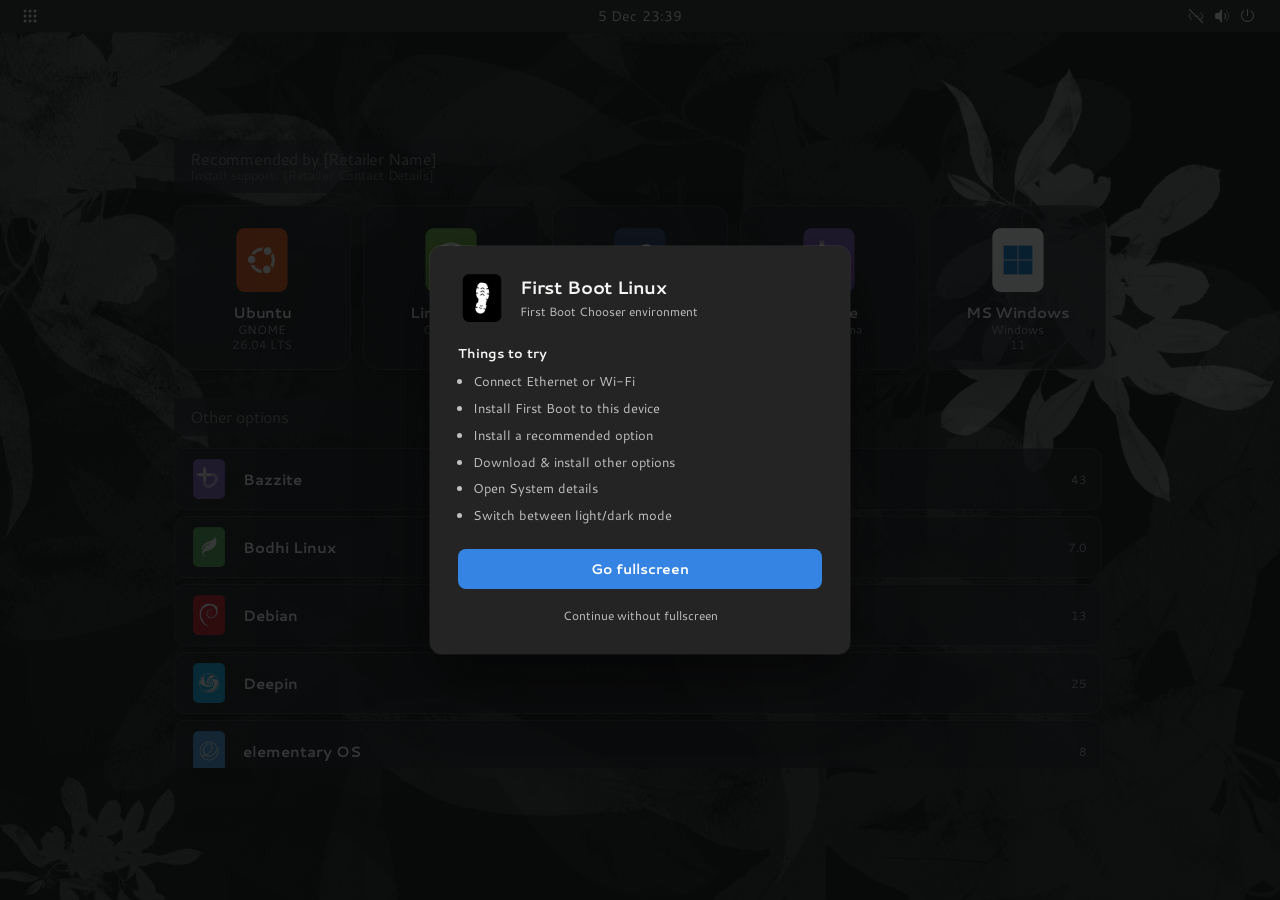
==== commit d60301c4: "Add a Linus video still to the README and a filled brightness icon." ====
--- a/docs/index.html
+++ b/docs/index.html
@@ -18,7 +18,7 @@
         <img src="Logo/First%20Boot%20Linux.png" alt="" class="start-overlay-logo" draggable="false" />
         <div>
           <h1 class="start-overlay-heading" id="start-overlay-title">First Boot Linux</h1>
-          <p class="start-overlay-sub">Ubuntu-base + custom GNOME-like GUI</p>
+          <p class="start-overlay-sub">First Boot Chooser environment</p>
         </div>
       </div>
 
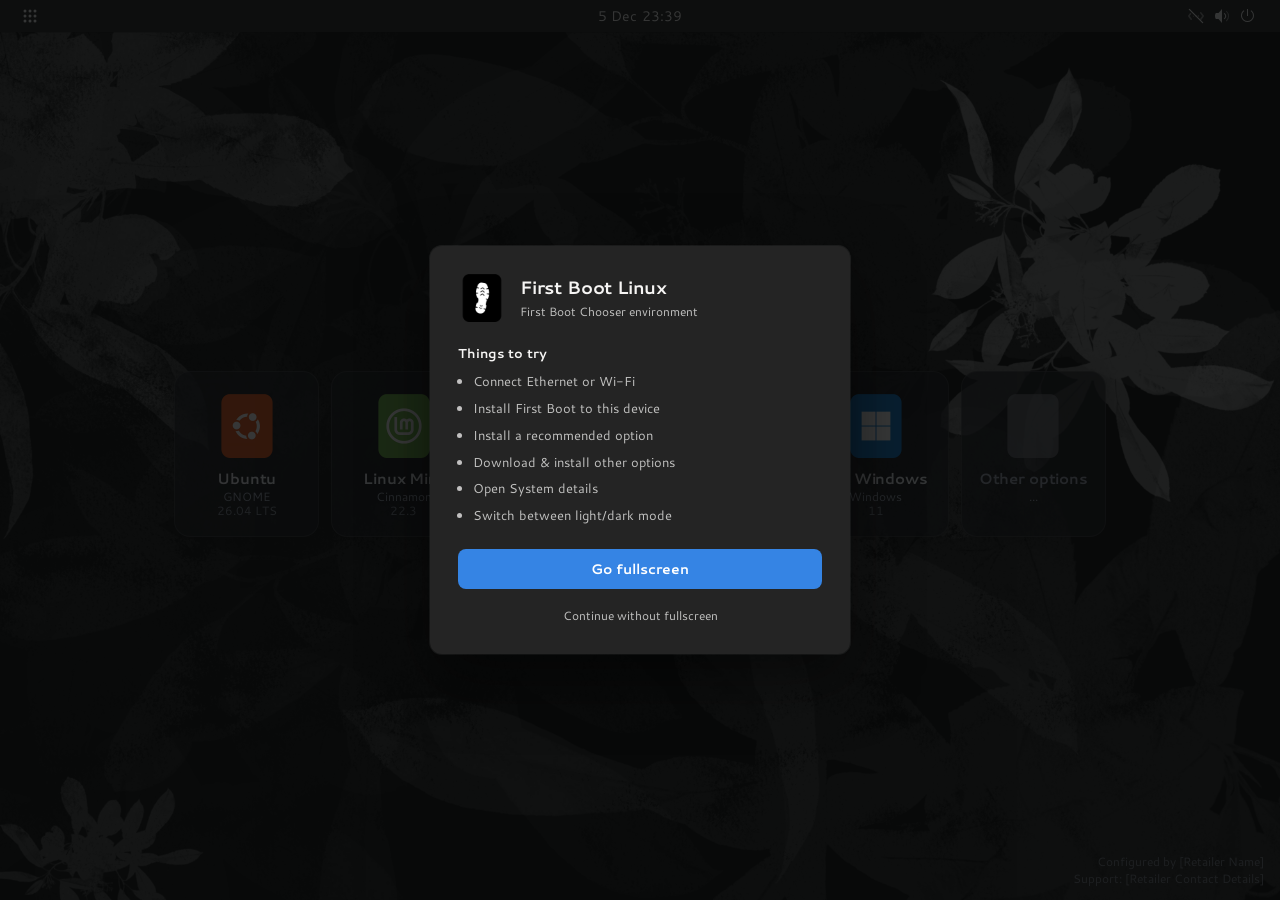
==== commit 84df96de: "Redesign of environment - simplified. 'Other options list' has been removed from desktop: For the no" ====
--- a/docs/index.html
+++ b/docs/index.html
@@ -285,67 +285,86 @@
   </div>
 
   <main class="main" id="main">
-    <section class="screen" id="screen-chooser" aria-labelledby="chooser-title">
-      <div class="chooser-heading">
-        <h2 id="chooser-title">Recommended by [Retailer Name]</h2>
-        <p>Install support: [Retailer Contact Details]</p>
-      </div>
+    <section class="screen" id="screen-chooser" aria-label="Recommended systems">
       <div class="distro-grid" id="recommended-grid" role="list"></div>
-
-      <section class="catalog" id="catalog" aria-labelledby="catalog-title">
-        <div class="chooser-heading">
-          <h2 id="catalog-title">Other options</h2>
-        </div>
-        <div class="catalog-scroll" id="catalog-scroll">
-          <div class="catalog-list" id="catalog-list" role="list"></div>
-        </div>
-      </section>
     </section>
 
-    <section class="screen screen-detail" id="screen-detail" hidden aria-labelledby="detail-title">
-      <div class="detail-popover" role="dialog" aria-modal="true" aria-labelledby="detail-title">
-        <button type="button" class="back-link" id="detail-back">
-          <svg viewBox="0 0 24 24" fill="none" stroke="currentColor" stroke-width="2" aria-hidden="true">
-            <polyline points="15 18 9 12 15 6" />
-          </svg>
-          Back
-        </button>
-
-        <div class="detail-card">
-          <div class="detail-hero">
-            <img class="distro-logo large" id="detail-logo" src="" alt="" />
-            <div>
-              <h1 id="detail-title">Distro</h1>
-              <p class="detail-desktop" id="detail-desktop" hidden></p>
-              <p class="detail-version" id="detail-version"></p>
-              <p class="detail-tagline" id="detail-tagline"></p>
+    <section class="screen screen-detail" id="screen-overlay" hidden>
+      <div class="popover-stage" id="popover-stage">
+        <div class="popover-track" id="popover-track">
+          <div
+            class="detail-popover catalog-popover"
+            id="catalog-popover"
+            role="dialog"
+            aria-modal="true"
+            aria-labelledby="catalog-title"
+          >
+            <button type="button" class="back-link" id="catalog-back">
+              <svg viewBox="0 0 24 24" fill="none" stroke="currentColor" stroke-width="2" aria-hidden="true">
+                <polyline points="15 18 9 12 15 6" />
+              </svg>
+              Back
+            </button>
+
+            <div class="detail-card">
+              <h1 id="catalog-title">Other options</h1>
+              <div class="catalog-scroll" id="catalog-scroll">
+                <div class="catalog-list" id="catalog-list" role="list"></div>
+              </div>
             </div>
           </div>
 
-          <p class="detail-desc" id="detail-desc"></p>
-
-          <div class="de-options" id="de-options" hidden>
-            <div class="de-options-label">Desktop environment</div>
-            <div class="de-options-list" id="de-options-list" role="list" aria-label="Desktop environments"></div>
-          </div>
-
-          <div class="detail-warn" id="detail-warn" hidden>
-            <span id="detail-warn-text"></span>
-          </div>
-
-          <div class="detail-actions" id="detail-actions">
-            <button type="button" class="btn btn-primary" id="install-btn">Install</button>
-            <div
-              class="detail-progress"
-              id="detail-progress"
-              hidden
-              role="progressbar"
-              aria-valuemin="0"
-              aria-valuemax="100"
-              aria-valuenow="0"
-              aria-label="Download progress"
-            >
-              <div class="detail-progress-fill" id="detail-progress-fill"></div>
+          <div
+            class="detail-popover"
+            id="detail-popover"
+            role="dialog"
+            aria-modal="true"
+            aria-labelledby="detail-title"
+          >
+            <button type="button" class="back-link" id="detail-back">
+              <svg viewBox="0 0 24 24" fill="none" stroke="currentColor" stroke-width="2" aria-hidden="true">
+                <polyline points="15 18 9 12 15 6" />
+              </svg>
+              Back
+            </button>
+
+            <div class="detail-card">
+              <div class="detail-hero">
+                <img class="distro-logo large" id="detail-logo" src="" alt="" />
+                <div>
+                  <h1 id="detail-title">Distro</h1>
+                  <p class="detail-desktop" id="detail-desktop" hidden></p>
+                  <p class="detail-version" id="detail-version"></p>
+                  <p class="detail-tagline" id="detail-tagline"></p>
+                </div>
+              </div>
+
+              <p class="detail-desc" id="detail-desc"></p>
+
+              <div class="de-options" id="de-options" hidden>
+                <div class="de-options-label">Desktop environment</div>
+                <div class="de-options-list" id="de-options-list" role="list" aria-label="Desktop environments"></div>
+              </div>
+
+              <div class="detail-warn" id="detail-warn" hidden>
+                <span id="detail-warn-text"></span>
+              </div>
+
+              <div class="detail-actions" id="detail-actions">
+                <button type="button" class="btn btn-primary" id="install-btn">Install</button>
+                <div
+                  class="detail-progress"
+                  id="detail-progress"
+                  hidden
+                  role="progressbar"
+                  aria-valuemin="0"
+                  aria-valuemax="100"
+                  aria-valuenow="0"
+                  aria-label="Download progress"
+                >
+                  <div class="detail-progress-fill" id="detail-progress-fill"></div>
+                </div>
+              </div>
             </div>
           </div>
         </div>
@@ -397,6 +416,11 @@
 
   <div class="toast" id="toast" role="status" aria-live="polite" hidden></div>
 
+  <footer class="brand-footer" id="brand-footer">
+    Configured by <span class="retailer-name">[Retailer Name]</span><br />
+    Support: <span class="retailer-name">[Retailer Contact Details]</span>
+  </footer>
+
   <script src="app.js"></script>
 </body>
 </html>
--- a/docs/styles.css
+++ b/docs/styles.css
@@ -29,6 +29,7 @@
   --text-muted: #9aa3b2;
   --danger: #e01b24;
   --bg-glow: rgba(53, 132, 228, 0.16);
+  --footer-fg: rgba(154, 163, 178, 0.7);
   --wallpaper: url("assets/Wallpaper/annie-spratt-nJGaLopCqJk-unsplash.jpg");
 
   --term-win-bg: #242424;
@@ -110,6 +111,7 @@
   --text: #1c1c1c;
   --text-muted: #5e6772;
   --bg-glow: rgba(53, 132, 228, 0.1);
+  --footer-fg: rgba(94, 103, 114, 0.75);
   --wallpaper: url("assets/Wallpaper/ands-mahardika--MRPyzpWsh0-unsplash.jpg");
 
   --term-header-bg: #ebebeb;
@@ -906,43 +908,11 @@
   letter-spacing: -0.01em;
 }
 
-.chooser-heading {
-  margin: 0 0 12px;
-  padding: 10px 16px;
-  text-align: left;
-  border-radius: 0;
-  background: linear-gradient(90deg, var(--card-glass) 0%, transparent 50%);
-}
-
-.chooser-heading h2,
-.chooser-heading p {
-  margin: 0;
-  font-size: 1rem;
-  font-weight: 400;
-  letter-spacing: -0.01em;
-  line-height: 1.15;
-  color: var(--text);
-}
-
-.chooser-heading p {
-  font-size: 0.8rem;
-  font-weight: 300;
-  color: #5e6772;
-}
-
-html[data-theme="dark"] .chooser-heading h2 {
-  color: #797979;
-}
-
-html[data-theme="dark"] .chooser-heading p {
-  color: #5a5a5a;
-}
-
 .distro-grid {
   display: grid;
-  grid-template-columns: repeat(5, 1fr);
+  grid-template-columns: repeat(6, 1fr);
   gap: 12px;
-  margin-bottom: 28px;
+  margin-bottom: 0;
 }
 
 .distro-card {
@@ -1022,6 +992,22 @@
   line-height: 1.15;
 }
 
+.other-option-card h3 {
+  color: var(--text-muted);
+}
+
+.other-option-card .logo-light {
+  display: none;
+}
+
+html[data-theme="light"] .other-option-card .logo-dark {
+  display: none;
+}
+
+html[data-theme="light"] .other-option-card .logo-light {
+  display: block;
+}
+
 .btn {
   display: inline-flex;
   align-items: center;
@@ -1083,9 +1069,19 @@
   border-radius: 999px;
 }
 
-.catalog {
-  margin-top: 0;
-  padding-top: 0;
+.detail-popover.catalog-popover {
+  width: 50%;
+}
+
+.catalog-popover .detail-card > h1 {
+  margin: 0 0 16px;
+  text-align: left;
+  font-size: 1rem;
+  line-height: 1.2;
+}
+
+.catalog-popover .catalog-scroll {
+  max-height: min(480px, 56vh);
 }
 
 @keyframes fade-up {
@@ -1145,6 +1141,17 @@
   outline: none;
 }
 
+html[data-theme="light"] .catalog-row {
+  background-color: rgba(0, 0, 0, 0.03);
+  box-shadow: none;
+}
+
+html[data-theme="light"] .catalog-row:hover,
+html[data-theme="light"] .catalog-row:focus-visible {
+  background-color: rgba(0, 0, 0, 0.055);
+  box-shadow: none;
+}
+
 .catalog-row .distro-logo {
   width: 40px;
   height: 40px;
@@ -1176,10 +1183,14 @@
   align-items: flex-start;
   justify-content: center;
   padding: 40px 24px 48px;
+  overflow-x: hidden;
   overflow-y: auto;
   background: rgba(14, 16, 20, 0.35);
   backdrop-filter: blur(28px) saturate(1.15);
   -webkit-backdrop-filter: blur(28px) saturate(1.15);
+}
+
+.screen-detail.is-opening {
   animation: pop-in 160ms ease;
 }
 
@@ -1193,6 +1204,39 @@
 html[data-theme="light"] .screen-install,
 html[data-theme="light"] .screen-done {
   background: rgba(240, 242, 245, 0.4);
+}
+
+.popover-stage {
+  width: min(560px, 100%);
+  margin: 0 auto;
+  overflow: hidden;
+  transition: height 320ms var(--ease);
+}
+
+.popover-track {
+  display: flex;
+  align-items: flex-start;
+  width: 200%;
+  transition: transform 320ms var(--ease);
+}
+
+.popover-track.is-detail {
+  transform: translateX(-50%);
+}
+
+.popover-track.no-slide {
+  transition: none;
+}
+
+.popover-stage.no-slide {
+  transition: none;
+}
+
+.popover-track > .detail-popover {
+  flex: 0 0 50%;
+  width: 50%;
+  margin: 0;
+  box-sizing: border-box;
 }
 
 .detail-popover {
@@ -1226,7 +1270,9 @@
   border: 1px solid var(--border);
   border-radius: 20px;
   padding: 28px;
-  box-shadow: var(--shadow);
+}
+
+.screen-detail.is-opening .detail-card {
   animation: fade-up 0.25s var(--ease);
 }
 
@@ -2008,6 +2054,22 @@
   }
 }
 
+.brand-footer {
+  position: fixed;
+  right: 16px;
+  bottom: 12px;
+  z-index: 50;
+  margin: 0;
+  padding: 0;
+  font-size: 0.75rem;
+  font-weight: 400;
+  line-height: 1.4;
+  color: var(--footer-fg);
+  text-align: right;
+  pointer-events: none;
+  user-select: none;
+}
+
 /* Responsive */
 @media (max-width: 900px) {
   .distro-grid {
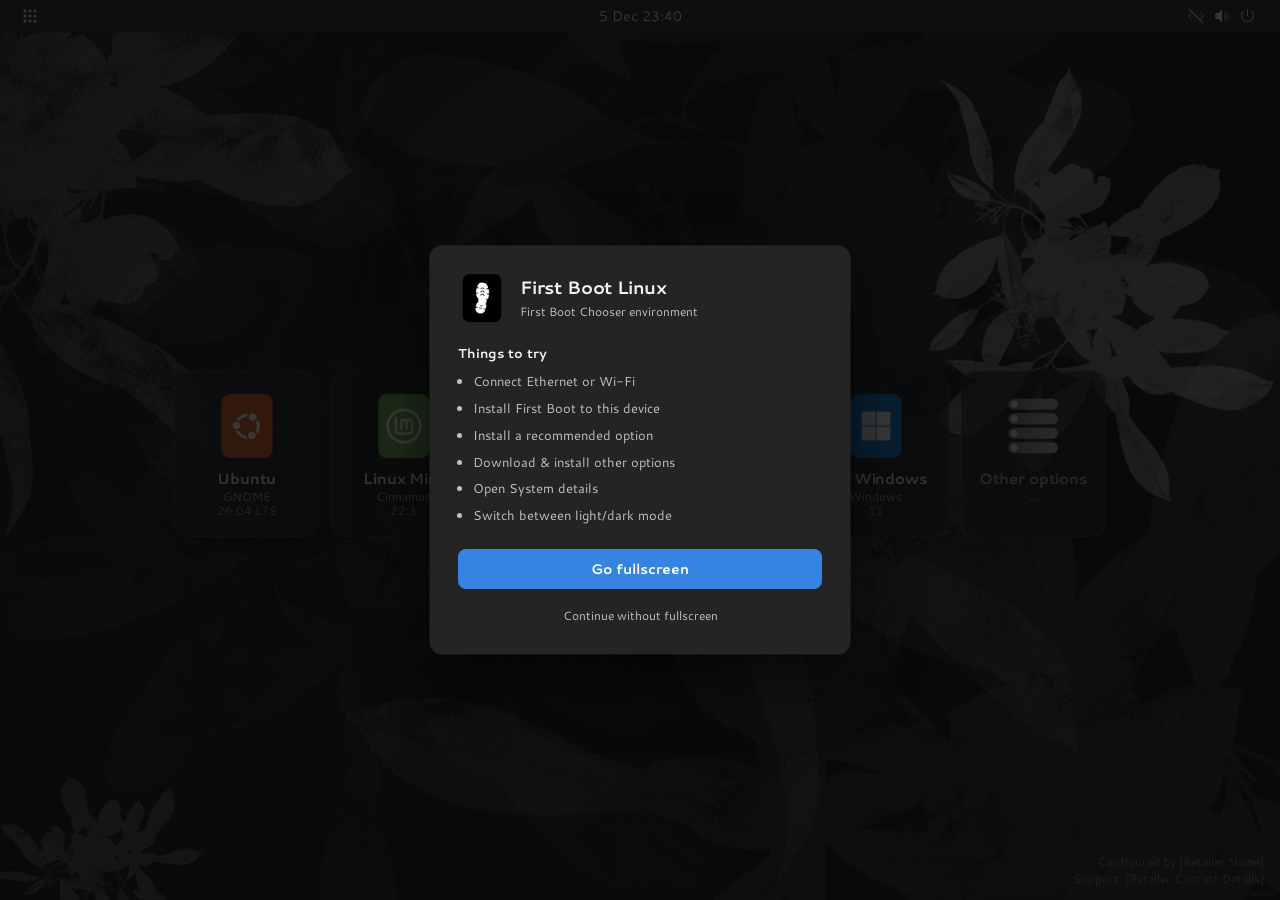
==== commit 5d3b7321: "Ship seed 0.6.56: Fedora Plasma install and timezone clock. Fedora 44 KDE runs Anaconda as root on g" ====
--- a/docs/index.html
+++ b/docs/index.html
@@ -57,9 +57,17 @@
       </button>
     </div>
 
-    <div class="clock-display" id="clock-btn" aria-label="Date and time">
+    <button
+      type="button"
+      class="clock-display"
+      id="clock-btn"
+      aria-label="Date and time"
+      aria-expanded="false"
+      aria-haspopup="true"
+      aria-controls="clock-menu"
+    >
       <span id="clock-text">—</span>
-    </div>
+    </button>
 
     <div class="status-area">
       <button
@@ -174,17 +182,34 @@
     </button>
     <div class="app-menu-sep" role="separator"></div>
     <button type="button" class="app-menu-item" id="app-menu-epiphany" role="menuitem">
+      <span class="app-running-dot is-off" id="app-running-browser"></span>
       <img class="app-menu-item-icon" src="assets/apps/epiphany.png" alt="" draggable="false" />
       <span>Web browser</span>
     </button>
     <button type="button" class="app-menu-item" id="app-menu-sysinfo" role="menuitem">
+      <span class="app-running-dot is-off" id="app-running-sysinfo"></span>
       <img class="sym app-menu-item-icon" src="assets/status/cog-wheel-symbolic.svg" alt="" draggable="false" />
       <span>System details</span>
     </button>
     <button type="button" class="app-menu-item" id="app-menu-terminal" role="menuitem">
+      <span class="app-running-dot is-off" id="app-running-terminal"></span>
       <img class="app-menu-item-icon" src="assets/apps/org.gnome.Terminal.png" alt="" draggable="false" />
       <span>Terminal</span>
     </button>
+  </div>
+
+  <div class="clock-menu" id="clock-menu" role="dialog" aria-label="Time zone" hidden>
+    <div class="tz-spin" role="group" aria-label="Time zone">
+      <span class="tz-spin-value" id="tz-value" aria-live="polite">UTC+0000</span>
+      <div class="tz-spin-btns">
+        <button type="button" class="tz-spin-btn" id="tz-up" aria-label="Later time zone">
+          <img class="sym tz-caret tz-caret-up" src="assets/status/go-next-symbolic.svg" alt="" draggable="false" />
+        </button>
+        <button type="button" class="tz-spin-btn" id="tz-down" aria-label="Earlier time zone">
+          <img class="sym tz-caret tz-caret-down" src="assets/status/go-next-symbolic.svg" alt="" draggable="false" />
+        </button>
+      </div>
+    </div>
   </div>
 
   <div class="power-menu" id="power-menu" role="menu" aria-label="Power Off" hidden>
@@ -308,8 +333,24 @@
 
             <div class="detail-card">
               <h1 id="catalog-title">Other options</h1>
+              <div class="catalog-search-wrap">
+                <svg class="catalog-search-icon" viewBox="0 0 24 24" fill="none" stroke="currentColor" stroke-width="2" aria-hidden="true">
+                  <circle cx="11" cy="11" r="7" />
+                  <line x1="16.5" y1="16.5" x2="21" y2="21" />
+                </svg>
+                <input
+                  type="search"
+                  id="catalog-search"
+                  class="catalog-search"
+                  placeholder="Search"
+                  autocomplete="off"
+                  spellcheck="false"
+                  aria-label="Search other options"
+                />
+              </div>
               <div class="catalog-scroll" id="catalog-scroll">
                 <div class="catalog-list" id="catalog-list" role="list"></div>
+                <p class="catalog-empty" id="catalog-empty" hidden>No matching systems</p>
               </div>
             </div>
           </div>
--- a/docs/styles.css
+++ b/docs/styles.css
@@ -61,11 +61,11 @@
   --start-overlay-fg: #f6f5f4;
   --start-overlay-fg-dim: rgba(246, 245, 244, 0.75);
 
-  --cursor-default: url("assets/cursors/default.png") 4 2, default;
-  --cursor-pointer: url("assets/cursors/pointer.png") 10 2, pointer;
+  --cursor-default: url("assets/cursors/default.png") 5 2, default;
+  --cursor-pointer: url("assets/cursors/pointer.png") 11 2, pointer;
   --cursor-text: url("assets/cursors/text.png") 12 12, text;
   --cursor-wait: url("assets/cursors/wait.png") 12 12, wait;
-  --cursor-progress: url("assets/cursors/progress.png") 4 2, progress;
+  --cursor-progress: url("assets/cursors/progress.png") 5 2, progress;
   --cursor-move: url("assets/cursors/move.png") 12 12, move;
   --cursor-grab: url("assets/cursors/grab.png") 14 7, grab;
   --cursor-grabbing: url("assets/cursors/grabbing.png") 12 6, grabbing;
@@ -82,11 +82,11 @@
   --cursor-not-allowed: url("assets/cursors/not-allowed.png") 12 12, not-allowed;
   --cursor-help: url("assets/cursors/help.png") 4 8, help;
   --cursor-crosshair: url("assets/cursors/crosshair.png") 12 12, crosshair;
-  --cursor-copy: url("assets/cursors/copy.png") 4 2, copy;
+  --cursor-copy: url("assets/cursors/copy.png") 5 2, copy;
   --cursor-alias: url("assets/cursors/alias.png") 9 6, alias;
   --cursor-context-menu: url("assets/cursors/context-menu.png") 5 2, context-menu;
-  --cursor-zoom-in: url("assets/cursors/zoom-in.png") 10 10, zoom-in;
-  --cursor-zoom-out: url("assets/cursors/zoom-out.png") 10 10, zoom-out;
+  --cursor-zoom-in: url("assets/cursors/zoom-in.png") 11 11, zoom-in;
+  --cursor-zoom-out: url("assets/cursors/zoom-out.png") 11 11, zoom-out;
   --cursor-no-drop: url("assets/cursors/no-drop.png") 9 6, no-drop;
 }
 
@@ -124,7 +124,8 @@
 html[data-theme="light"] .quick-settings .sym,
 html[data-theme="light"] .network-menu .sym,
 html[data-theme="light"] .power-menu .sym,
-html[data-theme="light"] .app-menu .sym {
+html[data-theme="light"] .app-menu .sym,
+html[data-theme="light"] .clock-menu .sym {
   filter: none;
   opacity: 0.85;
 }
@@ -371,9 +372,15 @@
   padding: 0 12px;
   display: flex;
   align-items: center;
+  border-radius: 999px;
   font-variant-numeric: tabular-nums;
-  pointer-events: none;
   user-select: none;
+  transition: background-color var(--transition-fast);
+}
+
+.clock-display:hover,
+.clock-display[aria-expanded="true"] {
+  background-color: rgba(255, 255, 255, 0.12);
 }
 
 .status-area {
@@ -424,7 +431,8 @@
 .quick-settings,
 .network-menu,
 .power-menu,
-.app-menu {
+.app-menu,
+.clock-menu {
   position: fixed;
   top: calc(var(--panel-height) + 8px);
   right: 10px;
@@ -450,7 +458,8 @@
 .quick-settings .sym,
 .network-menu .sym,
 .power-menu .sym,
-.app-menu .sym {
+.app-menu .sym,
+.clock-menu .sym {
   filter: brightness(0) invert(1);
   opacity: 0.9;
 }
@@ -459,6 +468,7 @@
 .network-menu[hidden],
 .power-menu[hidden],
 .app-menu[hidden],
+.clock-menu[hidden],
 .app-window[hidden],
 .backdrop[hidden],
 .modal[hidden],
@@ -742,8 +752,21 @@
   list-style: none;
   margin: 0;
   padding: 0;
-  max-height: 220px;
+  max-height: 320px;
   overflow-y: auto;
+}
+
+.wifi-row {
+  border-radius: 12px;
+}
+
+.wifi-row.expanded {
+  background: var(--surface-muted);
+}
+
+.wifi-row.active {
+  background: rgba(53, 132, 228, 0.25);
+  color: #fff;
 }
 
 .wifi-item {
@@ -757,24 +780,125 @@
   text-align: left;
 }
 
-.wifi-item:hover {
+.wifi-row:not(.expanded):not(.active) .wifi-item:hover {
   background-color: var(--surface-muted);
 }
 
-.wifi-item.active {
-  background: rgba(53, 132, 228, 0.25);
-  color: #fff;
-}
-
 .wifi-item-left {
   display: flex;
   align-items: center;
   gap: 10px;
+}
+
+.wifi-item-meta {
+  font-size: 12px;
+  opacity: 0.7;
 }
 
 .wifi-item .sym {
   width: 16px;
   height: 16px;
+}
+
+.wifi-expand {
+  display: flex;
+  flex-direction: column;
+  gap: 10px;
+  padding: 0 12px 12px;
+}
+
+.wifi-password-field {
+  position: relative;
+  display: flex;
+  align-items: center;
+}
+
+.wifi-password {
+  width: 100%;
+  height: 36px;
+  padding: 0 76px 0 12px;
+  border-radius: 10px;
+  background: rgba(0, 0, 0, 0.28);
+  border: 1px solid var(--border-strong);
+  color: var(--surface-fg);
+}
+
+.wifi-password::placeholder {
+  color: var(--surface-fg-dim);
+}
+
+.wifi-password:focus {
+  outline: none;
+  border-color: var(--accent);
+}
+
+.wifi-unhide {
+  position: absolute;
+  right: 4px;
+  top: 50%;
+  transform: translateY(-50%);
+  height: 28px;
+  padding: 0 10px;
+  border-radius: 8px;
+  font-size: 11px;
+  font-weight: 600;
+  letter-spacing: 0.01em;
+  color: var(--surface-fg-dim);
+}
+
+.wifi-unhide:hover {
+  background: var(--surface-muted-hover);
+  color: var(--surface-fg);
+}
+
+.wifi-expand-actions {
+  display: flex;
+  align-items: center;
+  justify-content: flex-end;
+  gap: 8px;
+}
+
+.wifi-forget {
+  margin-right: auto;
+}
+
+.wifi-connect {
+  background: var(--accent);
+  color: #fff;
+}
+
+.wifi-connect:hover:not(:disabled) {
+  background: var(--accent-hover);
+}
+
+.wifi-row.active .btn-pill {
+  background: rgba(255, 255, 255, 0.16);
+  color: #fff;
+}
+
+.wifi-row.active .btn-pill:hover {
+  background: rgba(255, 255, 255, 0.24);
+}
+
+.wifi-row.active .wifi-connect {
+  background: var(--accent);
+}
+
+.wifi-row.active .wifi-connect:hover:not(:disabled) {
+  background: var(--accent-hover);
+}
+
+html[data-theme="light"] .wifi-password {
+  background: #fff;
+}
+
+html[data-theme="light"] .wifi-row.active .wifi-password {
+  background: #fff;
+  color: var(--surface-fg);
+}
+
+html[data-theme="light"] .wifi-row.active .wifi-unhide {
+  color: var(--surface-fg-dim);
 }
 
 /* Applications menu */
@@ -808,6 +932,18 @@
   background: var(--border-strong);
 }
 
+.app-running-dot {
+  width: 8px;
+  height: 8px;
+  border-radius: 999px;
+  background: #3584e4;
+  flex-shrink: 0;
+}
+
+.app-running-dot.is-off {
+  visibility: hidden;
+}
+
 .app-menu-item-icon {
   width: 24px;
   height: 24px;
@@ -836,6 +972,73 @@
 
 html[data-theme="light"] .app-menu-item-sub {
   color: rgba(28, 28, 28, 0.4);
+}
+
+/* Clock / timezone */
+.clock-menu {
+  left: 50%;
+  right: auto;
+  transform: translateX(-50%);
+  width: auto;
+  padding: 10px;
+  border-radius: 16px;
+}
+
+.tz-spin {
+  display: flex;
+  align-items: stretch;
+  min-height: 40px;
+  overflow: hidden;
+  border: 1px solid var(--border-strong);
+  border-radius: 12px;
+  background: var(--surface-muted);
+}
+
+.tz-spin-value {
+  display: flex;
+  align-items: center;
+  justify-content: center;
+  min-width: 7.6em;
+  padding: 0 14px;
+  font-size: 14px;
+  font-weight: 500;
+  font-variant-numeric: tabular-nums;
+  letter-spacing: 0.02em;
+}
+
+.tz-spin-btns {
+  display: flex;
+  flex-direction: column;
+  width: 28px;
+  border-left: 1px solid var(--border);
+}
+
+.tz-spin-btn {
+  flex: 1;
+  display: grid;
+  place-items: center;
+  min-height: 0;
+}
+
+.tz-spin-btn:hover:not(:disabled) {
+  background-color: var(--surface-muted-hover);
+}
+
+.tz-spin-btn + .tz-spin-btn {
+  border-top: 1px solid var(--border);
+}
+
+.tz-caret {
+  width: 10px;
+  height: 10px;
+}
+
+.tz-caret-up {
+  transform: rotate(-90deg);
+}
+
+.tz-caret-down {
+  transform: rotate(90deg);
 }
 
 /* Power menu */
@@ -1074,14 +1277,98 @@
 }
 
 .catalog-popover .detail-card > h1 {
-  margin: 0 0 16px;
+  margin: 0 0 12px;
   text-align: left;
   font-size: 1rem;
   line-height: 1.2;
 }
 
+.catalog-search-wrap {
+  position: relative;
+  margin: 0 0 12px;
+}
+
+.catalog-search-icon {
+  position: absolute;
+  left: 12px;
+  top: 50%;
+  width: 16px;
+  height: 16px;
+  transform: translateY(-50%);
+  color: var(--text-muted);
+  pointer-events: none;
+}
+
+.catalog-search {
+  display: block;
+  width: 100%;
+  box-sizing: border-box;
+  min-height: 36px;
+  padding: 8px 12px 8px 36px;
+  border-radius: 10px;
+  border: 1px solid var(--card-glass-border);
+  background-color: rgba(0, 0, 0, 0.28);
+  color: inherit;
+  font: inherit;
+  font-size: 0.95rem;
+  cursor: var(--cursor-text);
+}
+
+.catalog-search::placeholder {
+  color: var(--text-muted);
+}
+
+.catalog-search:focus {
+  outline: none;
+  border-color: var(--accent);
+}
+
+.catalog-search::-webkit-search-cancel-button {
+  -webkit-appearance: none;
+  appearance: none;
+  width: 14px;
+  height: 14px;
+  margin-right: 2px;
+  background: var(--text-muted);
+  border-radius: 50%;
+  cursor: var(--cursor-pointer);
+  mask: url("data:image/svg+xml;utf8,<svg xmlns='http://www.w3.org/2000/svg' viewBox='0 0 12 12'><path fill='black' d='M1.2 1.2l9.6 9.6M10.8 1.2L1.2 10.8' stroke='black' stroke-width='1.6' stroke-linecap='round'/></svg>") center / contain no-repeat;
+}
+
+html[data-theme="light"] .catalog-search {
+  background-color: rgba(0, 0, 0, 0.04);
+  border-color: rgba(0, 0, 0, 0.14);
+}
+
+.catalog-empty {
+  position: absolute;
+  inset: 0;
+  display: flex;
+  align-items: center;
+  justify-content: center;
+  margin: 0;
+  padding: 24px 16px;
+  font-size: 0.95rem;
+  color: var(--text-muted);
+  text-align: center;
+  pointer-events: none;
+}
+
+.catalog-empty[hidden] {
+  display: none !important;
+}
+
 .catalog-popover .catalog-scroll {
-  max-height: min(480px, 56vh);
+  position: relative;
+  max-height: min(400px, 50vh);
+}
+
+.catalog-popover .catalog-scroll.is-empty {
+  min-height: 200px;
+}
+
+.catalog-popover .catalog-scroll.is-empty .catalog-list {
+  display: none;
 }
 
 @keyframes fade-up {
@@ -1113,16 +1400,24 @@
 }
 
 .catalog-list {
-  display: flex;
-  flex-direction: column;
-  gap: 6px;
+  position: relative;
+  display: block;
+}
+
+.catalog-row[hidden] {
+  display: none !important;
 }
 
 .catalog-row {
   display: flex;
   align-items: center;
   gap: 14px;
+  position: absolute;
+  left: 0;
+  right: 0;
   width: 100%;
+  height: 60px;
+  box-sizing: border-box;
   padding: 10px 14px;
   background-color: var(--card-glass);
   border: 1px solid var(--card-glass-border);
@@ -1948,22 +2243,25 @@
 }
 
 .epi-page {
-  flex: 1;
+  flex: 1 1 auto;
   min-height: 0;
   overflow: auto;
-  background: var(--bg);
+  display: flex;
+  align-items: center;
+  justify-content: center;
+  background-color: #1c1c1c;
+}
+
+html[data-theme="light"] .epi-page {
+  background-color: #f0f2f5;
 }
 
 .epi-start {
   max-width: 420px;
-  margin: 64px auto;
-  padding: 0 24px;
+  width: 100%;
+  margin: 0 auto;
+  padding: 12px 20px 28px;
   text-align: center;
-}
-
-.epi-start h1 {
-  margin: 0 0 10px;
-  font-size: 1.45rem;
 }
 
 .epi-start p {
@@ -1971,6 +2269,49 @@
   color: var(--text-muted);
   line-height: 1.5;
   font-size: 0.95rem;
+}
+
+.epi-engines {
+  display: grid;
+  grid-template-columns: repeat(3, minmax(0, 1fr));
+  gap: 6px 8px;
+  margin: 28px 0 0;
+}
+
+.epi-engine {
+  display: flex;
+  flex-direction: column;
+  align-items: center;
+  gap: 8px;
+  min-width: 0;
+  padding: 10px 4px 12px;
+  border-radius: 16px;
+  color: var(--text);
+}
+
+.epi-engine:hover,
+.epi-engine:focus-visible {
+  background: var(--surface-muted);
+}
+
+.epi-engine.is-active {
+  background: var(--surface-muted-hover);
+}
+
+.epi-engine img {
+  width: 72px;
+  height: 72px;
+  object-fit: contain;
+  pointer-events: none;
+}
+
+.epi-engine span {
+  max-width: 100%;
+  font-size: 0.75rem;
+  font-weight: 500;
+  line-height: 1.25;
+  color: var(--text);
+  overflow-wrap: anywhere;
 }
 
 .info-window {
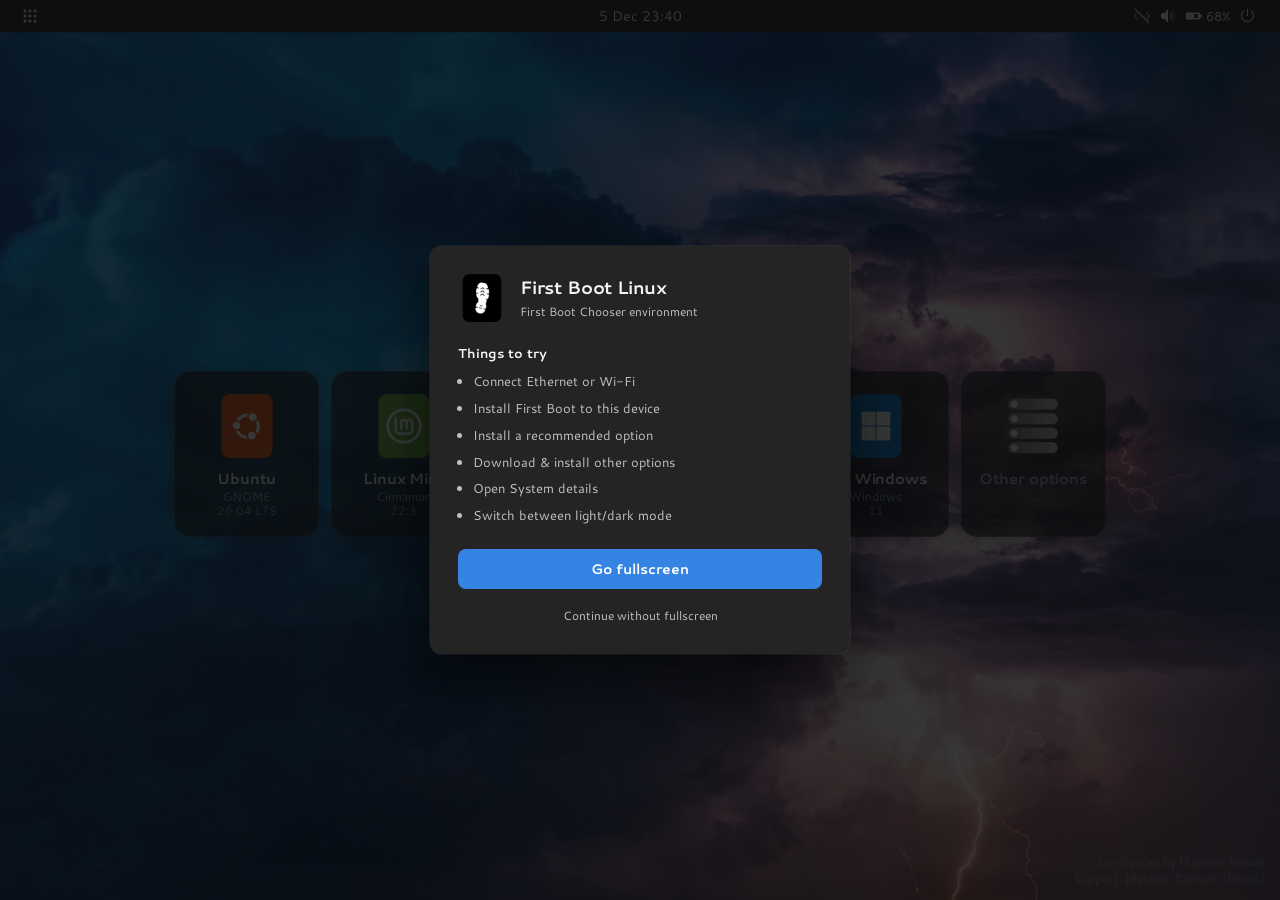
==== commit 6d2f1148: "Ship seed 0.7.1: retailer packs, Secure Boot filter, and laptop battery. USB Creator can load a shop" ====
--- a/docs/index.html
+++ b/docs/index.html
@@ -81,6 +81,10 @@
         <span class="status-icons" aria-hidden="true">
           <img class="status-icon sym" id="net-status-icon" src="assets/status/network-offline-symbolic.svg" alt="" draggable="false" />
           <img class="status-icon sym" id="vol-status-icon" src="assets/status/audio-volume-medium-symbolic.svg" alt="" draggable="false" />
+          <span class="status-bat" id="bat-status" title="Battery 68%">
+            <img class="status-icon sym" id="bat-status-icon" src="assets/status/battery-symbolic.svg" alt="" draggable="false" />
+            <span class="status-bat-pct" id="bat-status-pct">68%</span>
+          </span>
           <img class="status-icon sym" src="assets/status/system-shutdown-symbolic.svg" alt="" draggable="false" />
         </span>
       </button>
@@ -88,63 +92,90 @@
   </header>
 
   <div class="quick-settings" id="quick-settings" role="dialog" aria-label="Quick Settings" hidden>
-    <div class="qs-toolbar">
-      <div class="qs-toolbar-group">
-        <button type="button" class="qs-round-btn" id="power-menu-btn" title="Power Off" aria-label="Power menu" aria-haspopup="true">
-          <img class="sym" src="assets/status/system-shutdown-symbolic.svg" alt="" draggable="false" />
-        </button>
-      </div>
-    </div>
-
-    <div class="qs-toggles">
-      <button type="button" class="qs-toggle has-menu" id="network-toggle" data-toggle="network" aria-pressed="false">
-        <span class="qs-toggle-main">
-          <img class="sym" id="qs-net-icon" src="assets/status/network-wired-symbolic.svg" alt="" draggable="false" />
-          <span class="qs-toggle-text">
-            <span class="qs-toggle-label" id="qs-net-label">Network</span>
-            <span class="qs-toggle-sub" id="qs-net-sub">Off</span>
+    <div class="qs-home" id="qs-home">
+      <div class="qs-toolbar">
+        <div class="qs-toolbar-group">
+          <button type="button" class="qs-round-btn" id="language-btn" title="Language" aria-label="Language">
+            <img class="sym" src="assets/status/languages-symbolic.svg" alt="" draggable="false" />
+          </button>
+        </div>
+        <div class="qs-toolbar-group">
+          <button type="button" class="qs-round-btn" id="power-menu-btn" title="Power Off" aria-label="Power menu" aria-haspopup="true">
+            <img class="sym" src="assets/status/system-shutdown-symbolic.svg" alt="" draggable="false" />
+          </button>
+        </div>
+      </div>
+
+      <div class="qs-toggles">
+        <button type="button" class="qs-toggle has-menu" id="network-toggle" data-toggle="network" aria-pressed="false">
+          <span class="qs-toggle-main">
+            <img class="sym" id="qs-net-icon" src="assets/status/network-wired-symbolic.svg" alt="" draggable="false" />
+            <span class="qs-toggle-text">
+              <span class="qs-toggle-label" id="qs-net-label">Network</span>
+              <span class="qs-toggle-sub" id="qs-net-sub">Off</span>
+            </span>
           </span>
-        </span>
-        <img class="sym sym-sm qs-toggle-chevron" src="assets/status/go-next-symbolic.svg" alt="" draggable="false" />
-      </button>
-
-      <button type="button" class="qs-toggle active" id="dark-mode-toggle" data-toggle="dark" aria-pressed="true">
-        <span class="qs-toggle-main">
-          <img class="sym" src="assets/status/dark-mode-symbolic.svg" alt="" draggable="false" />
-          <span class="qs-toggle-text">
-            <span class="qs-toggle-label">Dark Style</span>
+          <img class="sym sym-sm qs-toggle-chevron" src="assets/status/go-next-symbolic.svg" alt="" draggable="false" />
+        </button>
+
+        <button type="button" class="qs-toggle active" id="dark-mode-toggle" data-toggle="dark" aria-pressed="true">
+          <span class="qs-toggle-main">
+            <img class="sym" src="assets/status/dark-mode-symbolic.svg" alt="" draggable="false" />
+            <span class="qs-toggle-text">
+              <span class="qs-toggle-label">Dark Style</span>
+            </span>
           </span>
-        </span>
-      </button>
-    </div>
-
-    <div class="qs-slider-row">
-      <button type="button" class="qs-slider-icon" id="qs-volume-mute" title="Mute" aria-label="Mute" aria-pressed="false">
-        <img class="sym" id="qs-volume-icon" src="assets/status/audio-volume-medium-symbolic.svg" alt="" draggable="false" />
-      </button>
+        </button>
+      </div>
+
+      <div class="qs-slider-row">
+        <button type="button" class="qs-slider-icon" id="qs-volume-mute" title="Mute" aria-label="Mute" aria-pressed="false">
+          <img class="sym" id="qs-volume-icon" src="assets/status/audio-volume-medium-symbolic.svg" alt="" draggable="false" />
+        </button>
+        <input
+          type="range"
+          class="qs-slider"
+          id="qs-volume"
+          min="0"
+          max="100"
+          value="70"
+          aria-label="Volume"
+        />
+      </div>
+      <div class="qs-slider-row">
+        <button type="button" class="qs-slider-icon" id="qs-brightness-icon" title="Brightness" aria-label="Brightness">
+          <img class="sym" id="qs-brightness-img" src="assets/status/display-brightness-symbolic.svg" alt="" draggable="false" />
+        </button>
+        <input
+          type="range"
+          class="qs-slider"
+          id="qs-brightness"
+          min="0"
+          max="100"
+          value="100"
+          aria-label="Brightness"
+        />
+      </div>
+    </div>
+
+    <div class="qs-language" id="qs-language" hidden>
+      <div class="menu-header">
+        <button type="button" class="menu-back" id="language-back" aria-label="Back">
+          <img class="sym" src="assets/status/go-next-symbolic.svg" alt="" draggable="false" style="transform: scaleX(-1)" />
+        </button>
+        <span>Language</span>
+      </div>
       <input
-        type="range"
-        class="qs-slider"
-        id="qs-volume"
-        min="0"
-        max="100"
-        value="70"
-        aria-label="Volume"
+        class="lang-search"
+        id="language-search"
+        type="search"
+        placeholder="Search"
+        autocomplete="off"
+        spellcheck="false"
+        aria-label="Search languages"
       />
-    </div>
-    <div class="qs-slider-row">
-      <button type="button" class="qs-slider-icon" id="qs-brightness-icon" title="Brightness" aria-label="Brightness">
-        <img class="sym" id="qs-brightness-img" src="assets/status/display-brightness-symbolic.svg" alt="" draggable="false" />
-      </button>
-      <input
-        type="range"
-        class="qs-slider"
-        id="qs-brightness"
-        min="0"
-        max="100"
-        value="100"
-        aria-label="Brightness"
-      />
+      <p class="lang-empty" id="language-empty" hidden>No matching languages</p>
+      <ul class="lang-list" id="language-list" role="listbox" aria-label="Languages"></ul>
     </div>
   </div>
 
--- a/docs/styles.css
+++ b/docs/styles.css
@@ -30,7 +30,7 @@
   --danger: #e01b24;
   --bg-glow: rgba(53, 132, 228, 0.16);
   --footer-fg: rgba(154, 163, 178, 0.7);
-  --wallpaper: url("assets/Wallpaper/annie-spratt-nJGaLopCqJk-unsplash.jpg");
+  --wallpaper: url("assets/Wallpaper/felix-mittermeier-L4-16dmZ-1c-unsplash.jpg");
 
   --term-win-bg: #242424;
   --term-win-border: #3d3d3d;
@@ -112,7 +112,7 @@
   --text-muted: #5e6772;
   --bg-glow: rgba(53, 132, 228, 0.1);
   --footer-fg: rgba(94, 103, 114, 0.75);
-  --wallpaper: url("assets/Wallpaper/ands-mahardika--MRPyzpWsh0-unsplash.jpg");
+  --wallpaper: url("assets/Wallpaper/sarah-barr-zYPCi2V6Ig4-unsplash.jpg");
 
   --term-header-bg: #ebebeb;
   --term-title-fg: #1c1c1c;
@@ -409,6 +409,19 @@
   display: flex;
   align-items: center;
   gap: 10px;
+}
+
+.status-bat {
+  display: flex;
+  align-items: center;
+  gap: 4px;
+}
+
+.status-bat-pct {
+  font-size: 13px;
+  font-weight: 500;
+  font-variant-numeric: tabular-nums;
+  color: var(--panel-fg);
 }
 
 .status-icon,
@@ -473,7 +486,9 @@
 .backdrop[hidden],
 .modal[hidden],
 .toast[hidden],
-.screen[hidden] {
+.screen[hidden],
+.qs-home[hidden],
+.qs-language[hidden] {
   display: none !important;
 }
 
@@ -486,10 +501,27 @@
   }
 }
 
+.qs-home {
+  display: flex;
+  flex-direction: column;
+  gap: 14px;
+}
+
+.quick-settings.is-language {
+  padding: 12px;
+  gap: 0;
+}
+
+.qs-language {
+  display: flex;
+  flex-direction: column;
+  min-height: 0;
+}
+
 .qs-toolbar {
   display: flex;
   align-items: center;
-  justify-content: flex-end;
+  justify-content: space-between;
 }
 
 .qs-toolbar-group {
@@ -668,6 +700,87 @@
 html[data-theme="light"] .qs-slider::-moz-range-thumb {
   background: #fff;
   box-shadow: 0 1px 3px rgba(0, 0, 0, 0.28);
+}
+
+.lang-search {
+  display: block;
+  width: 100%;
+  box-sizing: border-box;
+  min-height: 36px;
+  margin-bottom: 8px;
+  padding: 8px 12px;
+  border: none;
+  border-radius: 12px;
+  background: var(--surface-muted);
+  color: inherit;
+  font: inherit;
+  font-size: 13px;
+}
+
+.lang-search::placeholder {
+  color: var(--surface-fg-dim);
+}
+
+.lang-search:focus {
+  outline: 2px solid var(--accent);
+  outline-offset: 2px;
+}
+
+.lang-empty {
+  margin: 16px 4px;
+  font-size: 13px;
+  color: var(--surface-fg-dim);
+  text-align: center;
+}
+
+.lang-list {
+  list-style: none;
+  margin: 0;
+  padding: 0;
+  max-height: 280px;
+  overflow-y: auto;
+  overflow-x: hidden;
+  padding-right: 4px;
+  border-radius: 12px;
+  scrollbar-width: thin;
+  scrollbar-color: rgba(255, 255, 255, 0.22) transparent;
+}
+
+.lang-list::-webkit-scrollbar {
+  width: 8px;
+}
+
+.lang-list::-webkit-scrollbar-thumb {
+  background: rgba(255, 255, 255, 0.22);
+  border-radius: 999px;
+}
+
+.lang-item {
+  display: flex;
+  align-items: center;
+  justify-content: space-between;
+  gap: 10px;
+  width: 100%;
+  padding: 10px 12px;
+  border-radius: 12px;
+  font-size: 14px;
+  font-weight: 500;
+  text-align: left;
+}
+
+.lang-item:hover {
+  background-color: var(--surface-muted);
+}
+
+.lang-item .lang-check {
+  width: 16px;
+  height: 16px;
+  flex-shrink: 0;
+  opacity: 0;
+}
+
+.lang-item[aria-checked="true"] .lang-check {
+  opacity: 1;
 }
 
 /* Network menu */
